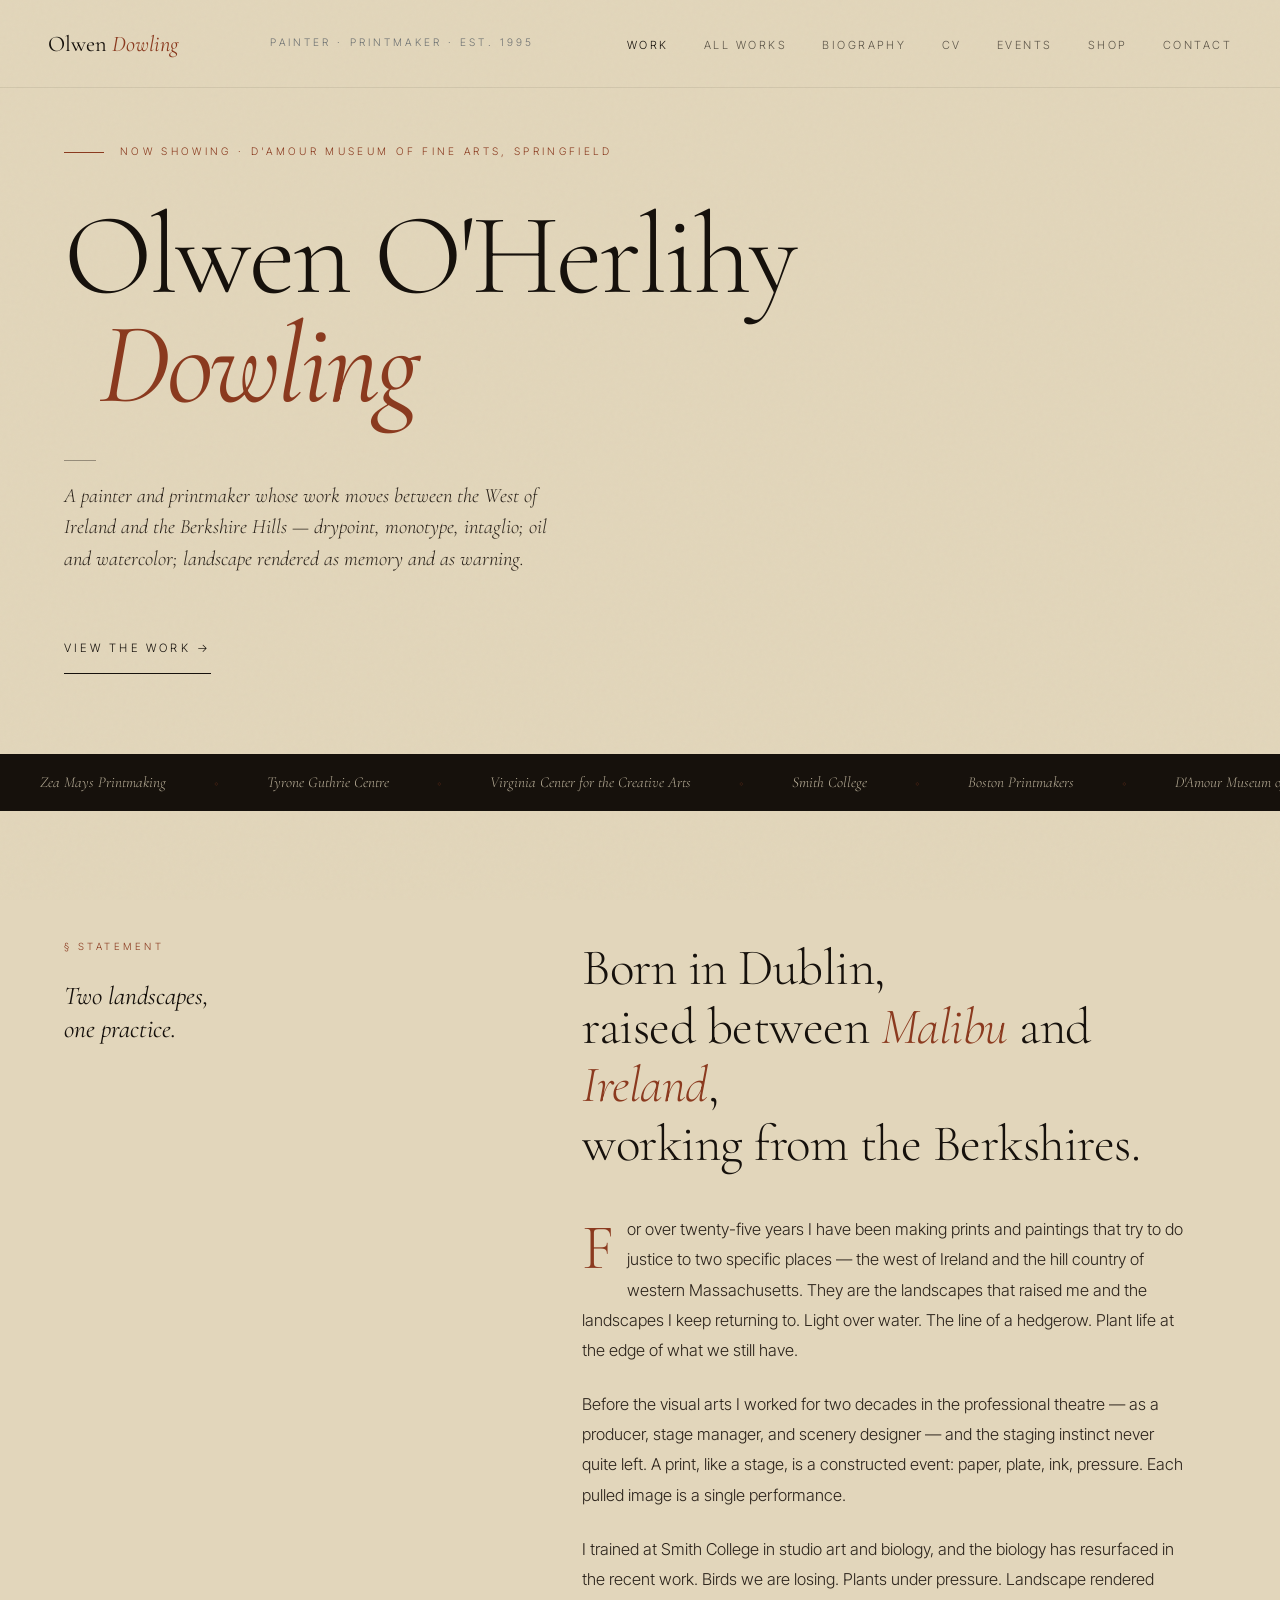
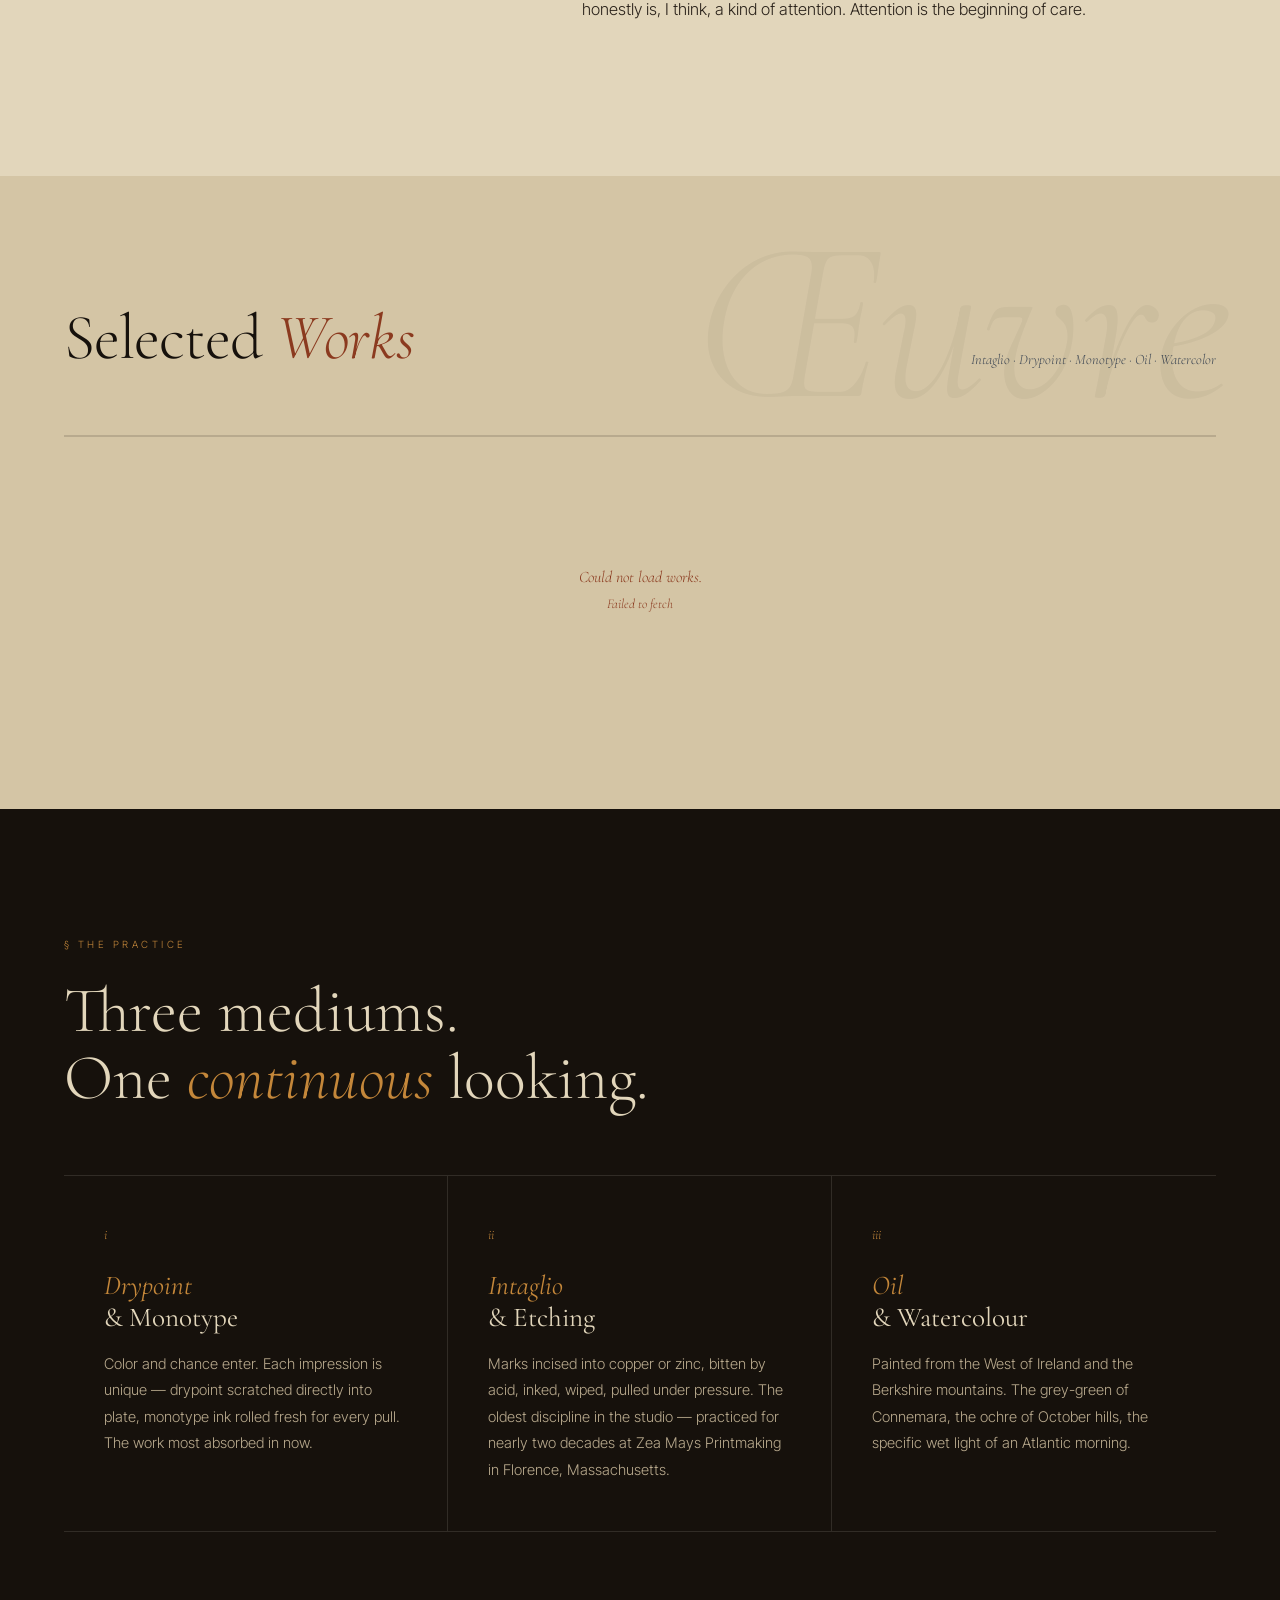
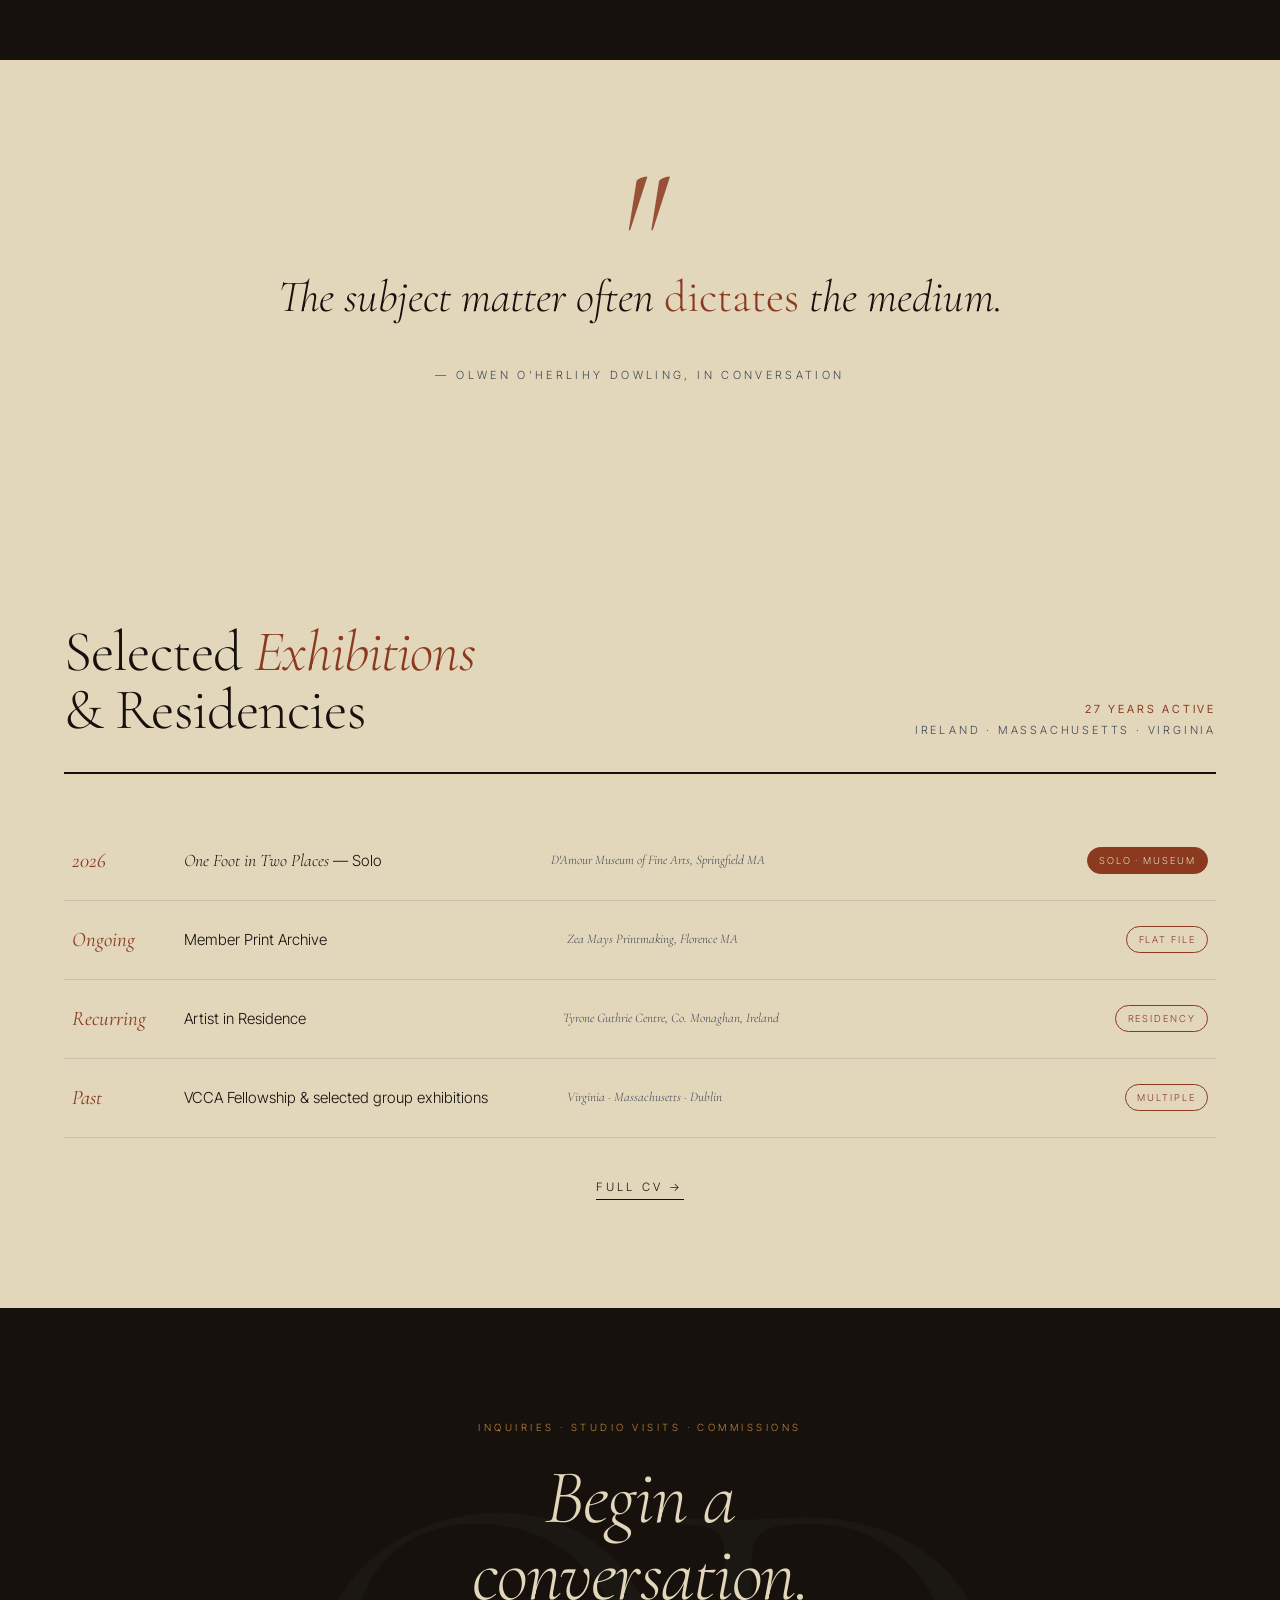
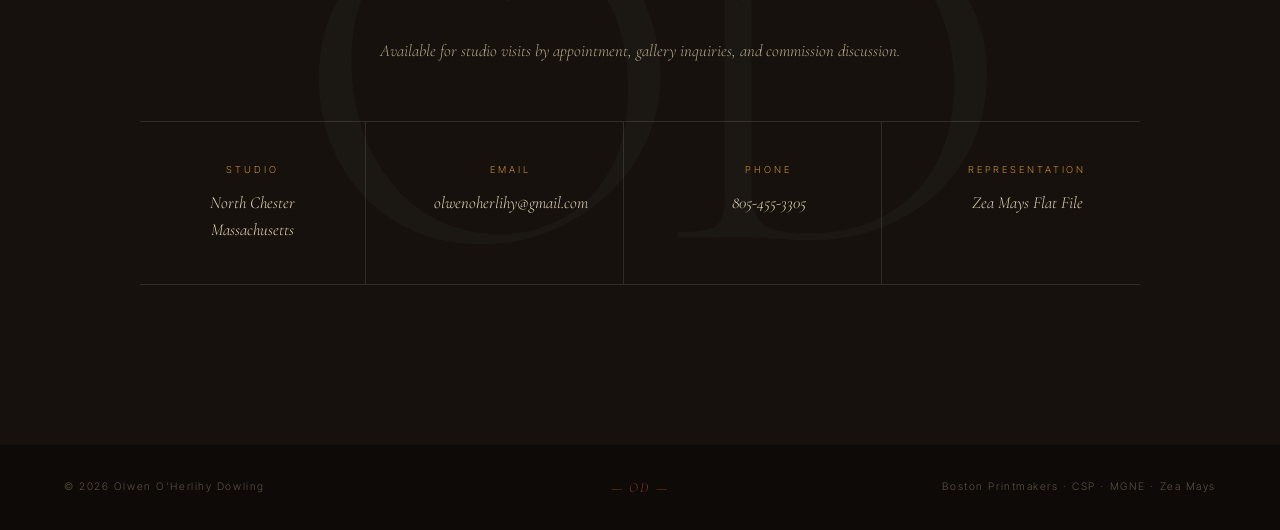
==== index.html @ 0ec1e99d "Update background color in index.html Changed background color from var(--ink-soft) to var(--paper-d" ====
<!DOCTYPE html>
<html lang="en">
<head>
<meta charset="UTF-8">
<meta name="viewport" content="width=device-width, initial-scale=1.0">
<title>Olwen O'Herlihy Dowling — Painter and Printmaker</title>
<meta name="description" content="Olwen O'Herlihy Dowling. Painter and printmaker. Drypoint, monotype, intaglio, oil, watercolor. Working between the West of Ireland and the Berkshire Hills of western Massachusetts.">
<link href="https://fonts.googleapis.com/css2?family=Cormorant+Garamond:ital,wght@0,300;0,400;0,500;0,600;1,300;1,400;1,500&family=Inter+Tight:wght@200;300;400;500&display=swap" rel="stylesheet">
<style>
*, *::before, *::after { margin: 0; padding: 0; box-sizing: border-box; }
:root {
--ink: #16110c;
--ink-soft: #2a221a;
--paper: #e2d6bb;
--paper-warm: #ebe2cf;
--paper-deep: #d4c5a5;
--warm-mid: #b8a98d;
--rust: #8b3a1f;
--ochre: #c4873a;
--slate: #3d4754;
}
html { scroll-behavior: smooth; }
body {
background: var(--paper);
color: var(--ink);
font-family: "Inter Tight", sans-serif;
font-weight: 300;
overflow-x: hidden;
line-height: 1.6;
}
::selection { background: var(--rust); color: var(--paper); }
body::before {
content: "";
position: fixed; inset: 0;
background-image: url("data:image/svg+xml,%3Csvg viewBox='0 0 256 256' xmlns='http://www.w3.org/2000/svg'%3E%3Cfilter id='n'%3E%3CfeTurbulence type='fractalNoise' baseFrequency='0.85' numOctaves='4' stitchTiles='stitch'/%3E%3C/filter%3E%3Crect width='100%25' height='100%25' filter='url(%23n)' opacity='0.05'/%3E%3C/svg%3E");
pointer-events: none; z-index: 9999;
mix-blend-mode: multiply; opacity: 0.5;
}
/* NAV */
nav {
position: fixed; top: 0; left: 0; right: 0; z-index: 100;
display: grid; grid-template-columns: auto 1fr auto;
align-items: center; padding: 1.6rem 3rem; gap: 3rem;
background: rgba(226, 214, 187, 0.92);
backdrop-filter: blur(8px);
border-bottom: 1px solid rgba(22,17,12,0.08);
transition: padding 0.3s;
}
nav.scrolled { padding: 1rem 3rem; }
.nav-mark {
font-family: "Cormorant Garamond", serif;
font-size: 1.4rem; font-weight: 400;
color: var(--ink); text-decoration: none;
}
.nav-mark span { font-style: italic; color: var(--rust); }
.nav-tagline {
font-size: 0.65rem; letter-spacing: 0.3em; text-transform: uppercase;
color: var(--slate); opacity: 0.7; justify-self: center;
}
.nav-links { display: flex; gap: 2.2rem; list-style: none; }
.nav-links a {
font-size: 0.7rem; letter-spacing: 0.22em; text-transform: uppercase;
color: var(--ink); text-decoration: none; opacity: 0.65;
transition: opacity 0.3s, color 0.3s;
}
.nav-links a:hover { opacity: 1; color: var(--rust); }
.nav-links a.active { opacity: 1; }
/* HERO */
.hero {
min-height: 80vh;
padding: 9rem 4rem 5rem;
display: flex; flex-direction: column; justify-content: center;
position: relative; overflow: hidden;
}
.hero-bg {
position: absolute; top: 0; right: 0; bottom: 0; width: 55%;
background-image: url("work-02.webp");
background-size: cover; background-position: center;
opacity: 0.55; pointer-events: none;
mask-image: linear-gradient(to left, black 50%, transparent 95%);
-webkit-mask-image: linear-gradient(to left, black 50%, transparent 95%);
}
.hero-inner { position: relative; z-index: 2; max-width: 1100px; }
.hero-meta {
display: flex; align-items: center; gap: 1rem;
font-size: 0.65rem; letter-spacing: 0.32em; text-transform: uppercase;
color: var(--rust); margin-bottom: 2.5rem;
-webkit-font-smoothing: antialiased;
-moz-osx-font-smoothing: grayscale;
text-decoration: none;
}
.hero-meta::before { content: ""; width: 2.5rem; height: 1px; background: var(--rust); }
.hero-name {
font-family: "Cormorant Garamond", serif;
font-weight: 300; font-size: clamp(3.5rem, 9vw, 8rem);
line-height: 0.95; letter-spacing: -0.025em; color: var(--ink);
}
.hero-name .surname {
font-style: italic; font-weight: 400;
color: var(--rust); display: block; padding-left: 0.3em;
}
.hero-statement {
font-family: "Cormorant Garamond", serif;
font-style: italic; font-size: clamp(1.1rem, 1.6vw, 1.4rem);
line-height: 1.55; color: var(--ink-soft);
max-width: 32rem; margin-top: 2.5rem;
}
.hero-statement::before {
content: ""; display: block; width: 2rem; height: 1px;
background: var(--ink-soft); margin-bottom: 1.2rem; opacity: 0.4;
}
.hero-cta {
display: inline-flex; align-items: center; gap: 1rem;
font-size: 0.72rem; letter-spacing: 0.28em; text-transform: uppercase;
color: var(--ink); text-decoration: none;
padding: 1rem 0; border-bottom: 1px solid var(--ink);
margin-top: 3rem; width: fit-content;
transition: color 0.3s, border-color 0.3s;
}
.hero-cta:hover { color: var(--rust); border-color: var(--rust); }
/* MARQUEE */
.marquee-wrap { overflow: hidden; background: var(--ink); padding: 1rem 0; }
.marquee-track { display: flex; white-space: nowrap; animation: marquee 40s linear infinite; }
.marquee-item {
font-family: "Cormorant Garamond", serif; font-style: italic;
font-size: 0.95rem; color: var(--paper); padding: 0 2.5rem; opacity: 0.8;
}
.marquee-sep { color: var(--rust); padding: 0 0.5rem; font-style: normal; }
@keyframes marquee { from { transform: translateX(0); } to { transform: translateX(-50%); } }
/* PROLOGUE */
.prologue {
padding: 8rem 4rem; max-width: 1400px; margin: 0 auto;
display: grid; grid-template-columns: 1fr 1.5fr; gap: 6rem; align-items: start;
}
.prologue-side { position: sticky; top: 8rem; }
.prologue-label {
font-size: 0.62rem; letter-spacing: 0.35em; text-transform: uppercase;
color: var(--rust); margin-bottom: 1.5rem;
}
.prologue-side h3 {
font-family: "Cormorant Garamond", serif;
font-size: 1.6rem; font-weight: 400; font-style: italic;
line-height: 1.3; color: var(--ink);
}
.prologue-body h2 {
font-family: "Cormorant Garamond", serif; font-weight: 300;
font-size: clamp(2rem, 4vw, 3.4rem); line-height: 1.15;
color: var(--ink); margin-bottom: 2.5rem; letter-spacing: -0.01em;
}
.prologue-body h2 em { font-style: italic; color: var(--rust); }
.prologue-body p {
font-size: 1.02rem; line-height: 1.85;
color: var(--ink-soft); margin-bottom: 1.5rem; max-width: 38rem;
}
.prologue-body p:first-of-type::first-letter {
font-family: "Cormorant Garamond", serif; font-size: 4rem;
line-height: 0.9; float: left; padding: 0.3rem 0.8rem 0 0;
color: var(--rust); font-weight: 300;
}
/* GALLERY */
.gallery-section {
background: var(--paper-deep); padding: 8rem 4rem;
position: relative; overflow: hidden;
}
.gallery-section::before {
content: "Œuvre"; position: absolute; top: 2rem; right: 3rem;
font-family: "Cormorant Garamond", serif; font-style: italic;
font-size: clamp(8rem, 18vw, 22rem);
color: rgba(22,17,12,0.04); line-height: 1;
pointer-events: none; font-weight: 300;
}
.gallery-head {
max-width: 1400px; margin: 0 auto 4rem;
display: flex; justify-content: space-between; align-items: flex-end;
}
.gallery-head h2 {
font-family: "Cormorant Garamond", serif;
font-size: clamp(2.5rem, 5vw, 4.2rem);
font-weight: 300; line-height: 1.05; color: var(--ink); letter-spacing: -0.015em;
}
.gallery-head h2 em { font-style: italic; color: var(--rust); }
.gallery-head .gallery-sub {
font-family: "Cormorant Garamond", serif;
font-size: 0.9rem; color: var(--slate); font-style: italic;
}
.gallery-filters {
display: flex; max-width: 1400px; margin: 0 auto 4rem;
border-top: 1px solid rgba(22,17,12,0.15);
border-bottom: 1px solid rgba(22,17,12,0.15);
}
.filter-btn {
flex: 1; background: none; border: none;
border-right: 1px solid rgba(22,17,12,0.1);
padding: 1.2rem 1rem; font-family: inherit;
font-size: 0.7rem; letter-spacing: 0.25em; text-transform: uppercase;
color: var(--slate); cursor: pointer; transition: background 0.3s, color 0.3s;
}
.filter-btn:last-child { border-right: none; }
.filter-btn:hover { color: var(--ink); background: rgba(255,255,255,0.3); }
.filter-btn.active { background: var(--ink); color: var(--paper); }
.filter-btn .count {
font-family: "Cormorant Garamond", serif; font-style: italic;
font-size: 0.8rem; margin-left: 0.4rem; opacity: 0.6;
text-transform: none; letter-spacing: 0;
}
/* Asymmetric gallery grid */
.gallery-grid {
max-width: 1400px; margin: 0 auto;
display: grid; grid-template-columns: repeat(12, 1fr);
gap: 1.5rem; position: relative;
}
.gallery-status {
grid-column: 1 / -1; text-align: center; padding: 4rem 2rem;
font-family: "Cormorant Garamond", serif; font-style: italic; color: var(--slate);
}
.gallery-status.error { color: var(--rust); }
.artwork { position: relative; cursor: pointer; transition: opacity 0.4s; }
.artwork.hidden { display: none; }
.artwork-image {
position: relative; overflow: hidden;
background-color: var(--paper-deep);
background-size: contain; background-position: center;
background-repeat: no-repeat; width: 100%;
transition: transform 0.6s cubic-bezier(0.2, 0.8, 0.2, 1);
}
.artwork:hover .artwork-image { transform: scale(1.02); }
/* Asymmetric placement — repeating 6-piece editorial rhythm,
   so any number of featured works keeps the staggered look. */
.artwork:nth-child(6n+1) { grid-column: span 7; }
.artwork:nth-child(6n+1) .artwork-image { aspect-ratio: 4/3; }
.artwork:nth-child(6n+2) { grid-column: span 5; margin-top: 4rem; }
.artwork:nth-child(6n+2) .artwork-image { aspect-ratio: 3/4; }
.artwork:nth-child(6n+3) { grid-column: span 4; }
.artwork:nth-child(6n+3) .artwork-image { aspect-ratio: 1/1; }
.artwork:nth-child(6n+4) { grid-column: span 4; margin-top: 3rem; }
.artwork:nth-child(6n+4) .artwork-image { aspect-ratio: 1/1; }
.artwork:nth-child(6n+5) { grid-column: span 4; }
.artwork:nth-child(6n+5) .artwork-image { aspect-ratio: 4/3; }
.artwork:nth-child(6n) { grid-column: 1 / -1; }
.artwork:nth-child(6n) .artwork-image { aspect-ratio: 16/6; }
.artwork-meta {
padding: 1rem 0 0;
display: grid; grid-template-columns: 1fr auto;
gap: 0.4rem 1rem; align-items: baseline;
}
.artwork-title {
font-family: "Cormorant Garamond", serif;
font-size: 1.1rem; font-style: italic; font-weight: 400; color: var(--ink);
}
.artwork-price {
font-size: 0.82rem; font-weight: 400; color: var(--rust);
letter-spacing: 0.05em; text-align: right;
}
.artwork-medium {
grid-column: 1 / -1; font-size: 0.68rem; letter-spacing: 0.15em;
text-transform: uppercase; color: var(--slate); opacity: 0.8;
}
/* Enquiry button in lightbox */
.lb-enquire {
display: inline-block;
margin-top: 2rem;
padding: 0.9rem 2rem;
background: var(--rust);
color: var(--paper);
text-decoration: none;
font-size: 0.7rem;
letter-spacing: 0.28em;
text-transform: uppercase;
font-family: inherit;
transition: background 0.3s;
border: none; cursor: pointer;
}
.lb-enquire:hover { background: #6b2c17; }
.lb-price-display {
font-family: "Cormorant Garamond", serif;
font-size: 1.8rem; font-weight: 300;
color: var(--ochre); margin-bottom: 0.5rem;
}
/* LIGHTBOX */
.lightbox {
position: fixed; inset: 0; background: rgba(22,17,12,0.96);
z-index: 1000; display: none;
align-items: center; justify-content: center;
padding: 4rem; backdrop-filter: blur(4px);
}
.lightbox.active { display: flex; }
.lightbox-content {
max-width: 1100px; width: 100%;
display: grid; grid-template-columns: 1.5fr 1fr;
gap: 4rem; align-items: center;
}
.lightbox-image {
background-color: #0e0a07; background-size: contain;
background-position: center; background-repeat: no-repeat;
aspect-ratio: 4/3; max-height: 70vh;
}
.lightbox-text h3 {
font-family: "Cormorant Garamond", serif;
font-size: 2.2rem; font-weight: 300; font-style: italic;
color: var(--paper); margin-bottom: 0.5rem; line-height: 1.1;
}
.lightbox-text .lb-year {
font-size: 0.75rem; letter-spacing: 0.3em; color: var(--ochre); margin-bottom: 2rem;
}
.lightbox-text dl {
border-top: 1px solid rgba(241,235,221,0.15); margin-top: 1.5rem; padding-top: 1.5rem;
}
.lightbox-text dt {
font-size: 0.65rem; letter-spacing: 0.25em; text-transform: uppercase;
color: var(--warm-mid); margin-top: 1rem;
}
.lightbox-text dt:first-child { margin-top: 0; }
.lightbox-text dd {
font-family: "Cormorant Garamond", serif; font-size: 1rem;
color: var(--paper); margin-top: 0.3rem; font-style: italic;
}
.lightbox-close {
position: fixed; top: 2rem; right: 2rem;
background: none; border: 1px solid rgba(241,235,221,0.3);
color: var(--paper); font-size: 0.7rem; letter-spacing: 0.3em;
text-transform: uppercase; padding: 0.6rem 1.2rem; cursor: pointer;
font-family: inherit; transition: background 0.3s;
z-index: 1001; -webkit-tap-highlight-color: transparent;
touch-action: manipulation;
}
.lightbox-close:hover { background: var(--rust); border-color: var(--rust); }
/* PRACTICE */
.practice {
background: var(--ink); color: var(--paper); padding: 8rem 4rem;
position: relative; overflow: hidden;
}
.practice-inner { max-width: 1400px; margin: 0 auto; position: relative; }
.practice-head { margin-bottom: 4rem; max-width: 50rem; }
.practice-head .small-label {
font-size: 0.62rem; letter-spacing: 0.35em; text-transform: uppercase;
color: var(--ochre); margin-bottom: 1.5rem;
}
.practice-head h2 {
font-family: "Cormorant Garamond", serif;
font-size: clamp(2.2rem, 5vw, 4rem); font-weight: 300; line-height: 1.05;
}
.practice-head h2 em { font-style: italic; color: var(--ochre); }
.practice-grid {
display: grid; grid-template-columns: 1fr 1fr 1fr;
border-top: 1px solid rgba(241,235,221,0.12);
}
.practice-card {
border-bottom: 1px solid rgba(241,235,221,0.12);
border-right: 1px solid rgba(241,235,221,0.12);
padding: 3rem 2.5rem;
}
.practice-card:last-child { border-right: none; }
.practice-num {
font-family: "Cormorant Garamond", serif; font-size: 0.85rem;
font-style: italic; color: var(--ochre); margin-bottom: 1.5rem;
}
.practice-card h3 {
font-family: "Cormorant Garamond", serif; font-weight: 400;
font-size: 1.7rem; color: var(--paper); margin-bottom: 1rem; line-height: 1.2;
}
.practice-card h3 em { font-style: italic; color: var(--ochre); }
.practice-card p { font-size: 0.92rem; line-height: 1.8; color: var(--warm-mid); }
/* PULL QUOTE */
.pullquote { padding: 8rem 4rem; background: var(--paper); text-align: center; }
.pullquote-mark {
font-family: "Cormorant Garamond", serif; font-size: 10rem;
font-style: italic; color: var(--rust); line-height: 0.5;
margin-bottom: 1rem; height: 4rem; opacity: 0.85;
}
.pullquote blockquote {
font-family: "Cormorant Garamond", serif;
font-size: clamp(1.6rem, 3.5vw, 2.8rem); font-weight: 300;
line-height: 1.3; color: var(--ink); max-width: 50rem;
margin: 0 auto; font-style: italic;
}
.pullquote blockquote em { font-style: normal; color: var(--rust); }
.pullquote cite {
display: block; margin-top: 2.5rem; font-size: 0.7rem;
letter-spacing: 0.3em; text-transform: uppercase;
color: var(--slate); font-style: normal;
}
/* EXHIBITIONS */
.exhibitions { padding: 7rem 4rem; max-width: 1400px; margin: 0 auto; }
.ex-head {
display: grid; grid-template-columns: 1fr auto;
align-items: end; margin-bottom: 3rem; gap: 2rem;
border-bottom: 2px solid var(--ink); padding-bottom: 2rem;
}
.ex-head h2 {
font-family: "Cormorant Garamond", serif;
font-size: clamp(2.2rem, 5vw, 3.6rem);
font-weight: 300; line-height: 1; letter-spacing: -0.015em;
}
.ex-head h2 em { font-style: italic; color: var(--rust); }
.ex-head .ex-meta {
text-align: right; font-size: 0.7rem; letter-spacing: 0.25em;
text-transform: uppercase; color: var(--slate); line-height: 1.8;
}
.ex-head .ex-meta strong { font-weight: 400; color: var(--rust); }
.exhibition-item {
display: grid; grid-template-columns: 5rem 1fr 1.5fr auto;
align-items: center; gap: 2rem; padding: 1.4rem 0.5rem;
border-bottom: 1px solid rgba(22,17,12,0.1);
transition: background 0.3s, padding 0.3s;
}
.exhibition-item:hover { background: rgba(139,58,31,0.04); padding-left: 1.5rem; }
.ex-year {
font-family: "Cormorant Garamond", serif; font-size: 1.3rem;
font-style: italic; color: var(--rust); font-weight: 400;
}
.ex-name { font-size: 0.95rem; color: var(--ink); }
.ex-name em { font-family: "Cormorant Garamond", serif; font-style: italic; font-size: 1.1rem; }
.ex-venue {
font-size: 0.82rem; color: var(--slate);
font-style: italic; font-family: "Cormorant Garamond", serif;
}
.ex-tag {
font-size: 0.6rem; letter-spacing: 0.2em; text-transform: uppercase;
color: var(--rust); border: 1px solid var(--rust);
padding: 0.3rem 0.7rem; border-radius: 100px; white-space: nowrap;
}
.ex-tag.solo { background: var(--rust); color: var(--paper); }
.ex-cta {
display: block; text-align: center; margin-top: 2.5rem;
font-size: 0.72rem; letter-spacing: 0.28em; text-transform: uppercase;
color: var(--ink); text-decoration: none;
}
.ex-cta span { border-bottom: 1px solid var(--ink); padding-bottom: 0.3rem; }
.ex-cta:hover span { color: var(--rust); border-color: var(--rust); }
/* CONTACT */
.contact {
background: var(--ink); padding: 7rem 4rem;
position: relative; overflow: hidden;
}
.contact::before {
content: "OD"; position: absolute; top: 50%; left: 50%;
transform: translate(-50%, -50%);
font-family: "Cormorant Garamond", serif;
font-size: clamp(20rem, 40vw, 32rem); font-weight: 300;
color: rgba(241,235,221,0.025); pointer-events: none;
letter-spacing: -0.05em; line-height: 0.8;
}
.contact-inner { max-width: 1000px; margin: 0 auto; position: relative; text-align: center; }
.contact-eyebrow {
font-size: 0.62rem; letter-spacing: 0.35em; text-transform: uppercase;
color: var(--ochre); margin-bottom: 1.5rem;
}
.contact h2 {
font-family: "Cormorant Garamond", serif;
font-size: clamp(2.5rem, 6vw, 5rem); font-weight: 300; font-style: italic;
color: var(--paper); line-height: 1; margin-bottom: 1.5rem; letter-spacing: -0.02em;
}
.contact-sub {
font-family: "Cormorant Garamond", serif; font-size: 1.05rem;
color: var(--warm-mid); margin-bottom: 3.5rem; font-style: italic;
}
.contact-grid {
display: grid; grid-template-columns: repeat(4, 1fr); gap: 2rem;
margin-bottom: 3rem;
border-top: 1px solid rgba(241,235,221,0.12);
border-bottom: 1px solid rgba(241,235,221,0.12);
}
.contact-cell { padding: 2.5rem 1rem; border-right: 1px solid rgba(241,235,221,0.12); }
.contact-cell:last-child { border-right: none; }
.contact-cell .label {
font-size: 0.6rem; letter-spacing: 0.3em; text-transform: uppercase;
color: var(--ochre); margin-bottom: 0.8rem;
}
.contact-cell a, .contact-cell .value {
font-family: "Cormorant Garamond", serif; font-size: 1.05rem;
color: var(--paper); text-decoration: none; line-height: 1.6;
font-style: italic; display: block;
}
.contact-cell a:hover { color: var(--ochre); }
/* FOOTER */
footer {
background: #0e0a07; padding: 2rem 4rem;
display: grid; grid-template-columns: 1fr auto 1fr;
align-items: center; gap: 2rem;
}
footer p { font-size: 0.65rem; letter-spacing: 0.15em; color: rgba(184,169,141,0.45); }
footer .footer-mark {
font-family: "Cormorant Garamond", serif; font-style: italic;
font-size: 0.85rem; color: var(--rust); text-align: center;
}
footer .footer-end { text-align: right; }
/* RESPONSIVE */
@media (max-width: 1024px) {
nav { padding: 1.2rem 2.5rem; gap: 1.5rem; }
.nav-tagline { display: none; }
.nav-links { gap: 1rem; }
.nav-links a { font-size: 0.62rem; letter-spacing: 0.18em; }
.hero { padding: 7rem 2rem 3rem; min-height: auto; }
.hero-bg { width: 100%; opacity: 0.12; }
.prologue { grid-template-columns: 1fr; gap: 2rem; padding: 4rem 2rem; }
.prologue-side { position: static; }
.gallery-section { padding: 4rem 2rem; }
.gallery-grid { grid-template-columns: 1fr 1fr; gap: 1rem; }
.artwork:nth-child(n) { grid-column: auto; margin-top: 0; }
.artwork:nth-child(6n) { grid-column: 1 / -1; }
.artwork:nth-child(6n) .artwork-image { aspect-ratio: 16/7; }
.practice { padding: 4rem 2rem; }
.practice-grid { grid-template-columns: 1fr; }
.practice-card { border-right: none; }
.pullquote { padding: 4rem 2rem; }
.pullquote-mark { font-size: 6rem; height: 3rem; }
.exhibitions { padding: 4rem 2rem; }
.exhibition-item { grid-template-columns: 4rem 1fr; gap: 1rem; }
.ex-venue, .ex-tag { display: none; }
.contact { padding: 4rem 2rem; }
.contact-grid { grid-template-columns: 1fr 1fr; }
.contact-cell { border-right: none; border-bottom: 1px solid rgba(241,235,221,0.12); }
.contact-cell:last-child { border-bottom: none; }
footer { grid-template-columns: 1fr; text-align: center; gap: 1rem; padding: 1.5rem 2rem; }
footer .footer-end { text-align: center; }
.lightbox { padding: 1.5rem; }
.lightbox-content { grid-template-columns: 1fr; gap: 1.5rem; max-height: 90vh; overflow-y: auto; }
.lightbox-image { aspect-ratio: 4/3; max-height: 50vh; }
}
/* HAMBURGER */
.nav-hamburger {
display: none; flex-direction: column; gap: 5px;
background: none; border: none; cursor: pointer; padding: 4px;
position: relative; z-index: 201;
}
.nav-hamburger span {
display: block; width: 22px; height: 1.5px; background: var(--ink);
transition: transform 0.3s, opacity 0.3s;
}
.nav-hamburger.open span:nth-child(1) { transform: translateY(6.5px) rotate(45deg); }
.nav-hamburger.open span:nth-child(2) { opacity: 0; }
.nav-hamburger.open span:nth-child(3) { transform: translateY(-6.5px) rotate(-45deg); }
@media (max-width: 700px) {
.gallery-grid { grid-template-columns: 1fr; }
.artwork:nth-child(6n) .artwork-image { aspect-ratio: 4/3; }
nav { grid-template-columns: 1fr auto; padding: 1rem 1.5rem; }
.nav-tagline { display: none; }
.nav-hamburger { display: flex; }
.nav-links {
display: none; position: fixed; top: 0; left: 0; right: 0; bottom: 0;
background: var(--ink); height: 100vh;
flex-direction: column; align-items: center; justify-content: center;
gap: 2.5rem; z-index: 400; padding-top: 50px;
}
.nav-hamburger { display: flex; z-index: 401; }
.nav-links.open { display: flex; }
.nav-links a { font-size: 1.2rem; color: var(--paper) !important; opacity: 0.85; }
.nav-hamburger.open span { background: var(--paper); }
.contact-grid { grid-template-columns: 1fr; }
}
</style>
<script id="mcjs">!function(c,h,i,m,p){m=c.createElement(h),p=c.getElementsByTagName(h)[0],m.async=1,m.src=i,p.parentNode.insertBefore(m,p)}(document,"script","https://chimpstatic.com/mcjs-connected/js/users/459767ef0836e3ca84fd2054b/f96f64c838b7272a837f1d26e.js");</script>
</head>
<body>
<nav id="mainNav">
<a href="index.html" class="nav-mark">Olwen <span>Dowling</span></a>
<div class="nav-tagline">Painter · Printmaker · Est. 1995</div>
<ul class="nav-links" id="navLinks">
<li><a href="#work" class="active">Work</a></li>
<li><a href="work.html">All Works</a></li>
<li><a href="biography.html">Biography</a></li>
<li><a href="cv.html">CV</a></li>
<li><a href="events.html">Events</a></li>
<li><a href="shop.html">Shop</a></li>
<li><a href="#contact">Contact</a></li>
</ul>
<button class="nav-hamburger" id="navHamburger" aria-label="Menu">
<span></span><span></span><span></span>
</button>
</nav>

<section class="hero">
<div class="hero-bg"></div>
<div class="hero-inner">
<a href="images/IMG_8103.jpeg" target="_blank" class="hero-meta">Now Showing · D&apos;Amour Museum of Fine Arts, Springfield</a>
<h1 class="hero-name">Olwen O'Herlihy<span class="surname">Dowling</span></h1>
<p class="hero-statement">A painter and printmaker whose work moves between the West of Ireland and the Berkshire Hills — drypoint, monotype, intaglio; oil and watercolor; landscape rendered as memory and as warning.</p>
<a href="#work" class="hero-cta">View the work →</a>
</div>
</section>

<div class="marquee-wrap">
<div class="marquee-track">
<span class="marquee-item">Zea Mays Printmaking</span><span class="marquee-item marquee-sep">◇</span>
<span class="marquee-item">Tyrone Guthrie Centre</span><span class="marquee-item marquee-sep">◇</span>
<span class="marquee-item">Virginia Center for the Creative Arts</span><span class="marquee-item marquee-sep">◇</span>
<span class="marquee-item">Smith College</span><span class="marquee-item marquee-sep">◇</span>
<span class="marquee-item">Boston Printmakers</span><span class="marquee-item marquee-sep">◇</span>
<span class="marquee-item">D'Amour Museum of Fine Arts</span><span class="marquee-item marquee-sep">◇</span>
<span class="marquee-item">California Society of Printmakers</span><span class="marquee-item marquee-sep">◇</span>
<span class="marquee-item">Monotype Guild of New England</span><span class="marquee-item marquee-sep">◇</span>
<span class="marquee-item">Zea Mays Printmaking</span><span class="marquee-item marquee-sep">◇</span>
<span class="marquee-item">Tyrone Guthrie Centre</span><span class="marquee-item marquee-sep">◇</span>
<span class="marquee-item">Virginia Center for the Creative Arts</span><span class="marquee-item marquee-sep">◇</span>
<span class="marquee-item">Smith College</span><span class="marquee-item marquee-sep">◇</span>
<span class="marquee-item">Boston Printmakers</span><span class="marquee-item marquee-sep">◇</span>
<span class="marquee-item">D'Amour Museum of Fine Arts</span><span class="marquee-item marquee-sep">◇</span>
<span class="marquee-item">California Society of Printmakers</span><span class="marquee-item marquee-sep">◇</span>
<span class="marquee-item">Monotype Guild of New England</span><span class="marquee-item marquee-sep">◇</span>
</div>
</div>

<section class="prologue">
<aside class="prologue-side">
<p class="prologue-label">§ Statement</p>
<h3>Two landscapes,<br>one practice.</h3>
</aside>
<div class="prologue-body">
<h2>Born in Dublin,<br>raised between <em>Malibu</em> and <em>Ireland</em>,<br>working from the Berkshires.</h2>
<p>For over twenty-five years I have been making prints and paintings that try to do justice to two specific places — the west of Ireland and the hill country of western Massachusetts. They are the landscapes that raised me and the landscapes I keep returning to. Light over water. The line of a hedgerow. Plant life at the edge of what we still have.</p>
<p>Before the visual arts I worked for two decades in the professional theatre — as a producer, stage manager, and scenery designer — and the staging instinct never quite left. A print, like a stage, is a constructed event: paper, plate, ink, pressure. Each pulled image is a single performance.</p>
<p>I trained at Smith College in studio art and biology, and the biology has resurfaced in the recent work. Birds we are losing. Plants under pressure. Landscape rendered honestly is, I think, a kind of attention. Attention is the beginning of care.</p>
</div>
</section>

<section class="gallery-section" id="work">
<div class="gallery-head">
<h2>Selected <em>Works</em></h2>
<span class="gallery-sub">Intaglio · Drypoint · Monotype · Oil · Watercolor</span>
</div>
<div class="gallery-filters" id="galleryFilters"></div>
<div class="gallery-grid" id="galleryGrid">
<div class="gallery-status" id="galleryStatus">Loading works&hellip;</div>
</div>
</section>

<div class="lightbox" id="lightbox">
<button class="lightbox-close" id="lightboxClose">Close ×</button>
<div class="lightbox-content">
<div class="lightbox-image" id="lightboxImage"></div>
<div class="lightbox-text">
<h3 id="lbTitle"></h3>
<div class="lb-price-display" id="lbPrice"></div>
<dl>
<dt>Medium</dt><dd id="lbMedium"></dd>
<dt>Dimensions</dt><dd id="lbDimensions"></dd>
<dt>Notes</dt><dd id="lbNotes"></dd>
</dl>
<a class="lb-enquire" id="lbEnquire" href="#">Enquire about this work →</a>
</div>
</div>
</div>

<section class="practice">
<div class="practice-inner">
<div class="practice-head">
<p class="small-label">§ The Practice</p>
<h2>Three mediums.<br>One <em>continuous</em> looking.</h2>
</div>
<div class="practice-grid">
<div class="practice-card">
<div class="practice-num">i</div>
<h3><em>Drypoint</em><br>&amp; Monotype</h3>
<p>Color and chance enter. Each impression is unique — drypoint scratched directly into plate, monotype ink rolled fresh for every pull. The work most absorbed in now.</p>
</div>
<div class="practice-card">
<div class="practice-num">ii</div>
<h3><em>Intaglio</em><br>&amp; Etching</h3>
<p>Marks incised into copper or zinc, bitten by acid, inked, wiped, pulled under pressure. The oldest discipline in the studio — practiced for nearly two decades at Zea Mays Printmaking in Florence, Massachusetts.</p>
</div>
<div class="practice-card">
<div class="practice-num">iii</div>
<h3><em>Oil</em><br>&amp; Watercolour</h3>
<p>Painted from the West of Ireland and the Berkshire mountains. The grey-green of Connemara, the ochre of October hills, the specific wet light of an Atlantic morning.</p>
</div>
</div>
</div>
</section>

<section class="pullquote">
<div class="pullquote-mark">"</div>
<blockquote>The subject matter often <em>dictates</em> the medium.</blockquote>
<cite>— Olwen O'Herlihy Dowling, in conversation</cite>
</section>

<section class="exhibitions" id="exhibitions">
<div class="ex-head">
<h2>Selected <em>Exhibitions</em><br>&amp; Residencies</h2>
<div class="ex-meta"><strong>27 Years Active</strong><br>Ireland · Massachusetts · Virginia</div>
</div>
<div>
<div class="exhibition-item">
<span class="ex-year">2026</span>
<span class="ex-name"><em>One Foot in Two Places</em> — Solo</span>
<span class="ex-venue">D'Amour Museum of Fine Arts, Springfield MA</span>
<span class="ex-tag solo">Solo · Museum</span>
</div>
<div class="exhibition-item">
<span class="ex-year">Ongoing</span>
<span class="ex-name">Member Print Archive</span>
<span class="ex-venue">Zea Mays Printmaking, Florence MA</span>
<span class="ex-tag">Flat File</span>
</div>
<div class="exhibition-item">
<span class="ex-year">Recurring</span>
<span class="ex-name">Artist in Residence</span>
<span class="ex-venue">Tyrone Guthrie Centre, Co. Monaghan, Ireland</span>
<span class="ex-tag">Residency</span>
</div>
<div class="exhibition-item">
<span class="ex-year">Past</span>
<span class="ex-name">VCCA Fellowship &amp; selected group exhibitions</span>
<span class="ex-venue">Virginia · Massachusetts · Dublin</span>
<span class="ex-tag">Multiple</span>
</div>
</div>
<a href="cv.html" class="ex-cta"><span>Full CV →</span></a>
</section>

<section class="contact" id="contact">
<div class="contact-inner">
<p class="contact-eyebrow">Inquiries · Studio Visits · Commissions</p>
<h2>Begin a<br>conversation.</h2>
<p class="contact-sub">Available for studio visits by appointment, gallery inquiries, and commission discussion.</p>
<div class="contact-grid">
<div class="contact-cell">
<p class="label">Studio</p>
<p class="value">North Chester<br>Massachusetts</p>
</div>
<div class="contact-cell">
<p class="label">Email</p>
<a href="mailto:olwenoherlihy@gmail.com">olwenoherlihy@gmail.com</a>
</div>
<div class="contact-cell">
<p class="label">Phone</p>
<a href="tel:8054553305">805-455-3305</a>
</div>
<div class="contact-cell">
<p class="label">Representation</p>
<a href="https://www.zeamaysprintmaking.com/see-prints/members-galleries/olwen-dowling/" target="_blank" rel="noopener">Zea Mays Flat File</a>
</div>
</div>
</div>
</section>

<footer>
<p>© 2026 Olwen O'Herlihy Dowling</p>
<p class="footer-mark">— OD —</p>
<p class="footer-end">Boston Printmakers · CSP · MGNE · Zea Mays</p>
</footer>

<script>
/* ---------- NAV ---------- */
const nav = document.getElementById('mainNav');
window.addEventListener('scroll', () => {
  nav.classList.toggle('scrolled', window.scrollY > 80);
});
const hamburger = document.getElementById('navHamburger');
const navLinks = document.getElementById('navLinks');
hamburger.addEventListener('click', () => {
  hamburger.classList.toggle('open');
  navLinks.classList.toggle('open');
  document.body.style.overflow = navLinks.classList.contains('open') ? 'hidden' : '';
});
navLinks.querySelectorAll('a').forEach(a => {
  a.addEventListener('click', () => {
    hamburger.classList.remove('open');
    navLinks.classList.remove('open');
    document.body.style.overflow = '';
  });
});

/* ---------- LIGHTBOX ---------- */
const lightbox = document.getElementById('lightbox');
const lbImage = document.getElementById('lightboxImage');
const lbTitle = document.getElementById('lbTitle');
const lbPrice = document.getElementById('lbPrice');
const lbMedium = document.getElementById('lbMedium');
const lbDimensions = document.getElementById('lbDimensions');
const lbNotes = document.getElementById('lbNotes');
const lbEnquire = document.getElementById('lbEnquire');
const lbClose = document.getElementById('lightboxClose');
const ENQUIRY_EMAIL = "olwenoherlihy@gmail.com";

function openLightbox(art) {
  lbImage.style.backgroundImage = "url('" + art.dataset.img + "')";
  lbTitle.textContent = art.dataset.title;
  lbPrice.textContent = art.dataset.price;
  lbMedium.innerHTML = art.dataset.mediumFull;
  lbDimensions.textContent = art.dataset.dimensions;
  lbNotes.textContent = art.dataset.notes;
  const subject = encodeURIComponent("Enquiry: " + art.dataset.title);
  const body = encodeURIComponent(
    "Dear Olwen,\n\nI am interested in \"" + art.dataset.title + "\" (" +
    art.dataset.mediumFull + ", " + art.dataset.dimensions + ", " + art.dataset.price +
    ").\n\nPlease let me know if this work is available.\n\nKind regards,"
  );
  lbEnquire.href = "mailto:" + ENQUIRY_EMAIL + "?subject=" + subject + "&body=" + body;
  lightbox.classList.add('active');
  document.body.style.overflow = 'hidden';
}
function closeLightbox() {
  lightbox.classList.remove('active');
  document.body.style.overflow = '';
}
lbClose.addEventListener('click', closeLightbox);
lbClose.addEventListener('touchend', function(e) { e.preventDefault(); closeLightbox(); });
lightbox.addEventListener('click', e => { if (e.target === lightbox) closeLightbox(); });
document.addEventListener('keydown', e => { if (e.key === 'Escape') closeLightbox(); });

/* ---------- FEATURED GALLERY (built from the Google Sheet) ---------- */
const SHEET_CSV_URL = "https://docs.google.com/spreadsheets/d/e/2PACX-1vT3XScG4d1eqLJKxItKYFw5eTRvBIUY2Br0eaVElW7EawvWQPyiuk2M0FTzX1EtokLRFE6TJss7HTjI/pub?output=csv";

function parseCSV(text) {
  const rows = []; let row = [], cell = "", inQuotes = false;
  for (let i = 0; i < text.length; i++) {
    const c = text[i];
    if (inQuotes) {
      if (c === '"' && text[i+1] === '"') { cell += '"'; i++; }
      else if (c === '"') { inQuotes = false; }
      else { cell += c; }
    } else {
      if (c === '"') { inQuotes = true; }
      else if (c === ",") { row.push(cell); cell = ""; }
      else if (c === "\n") { row.push(cell); rows.push(row); row = []; cell = ""; }
      else if (c === "\r") { /* skip */ }
      else { cell += c; }
    }
  }
  if (cell || row.length) { row.push(cell); rows.push(row); }
  return rows;
}

function rowsToObjects(rows) {
  if (!rows.length) return [];
  const headers = rows[0].map(h => h.trim().toLowerCase());
  return rows.slice(1).map(row => {
    const obj = {};
    headers.forEach((h, i) => { obj[h] = (row[i] || "").trim(); });
    return obj;
  }).filter(o => o.title);
}

function isFeatured(v) {
  return ["yes","y","true","1","x","✓","featured"].includes((v || "").trim().toLowerCase());
}
function isHidden(v) {
  return (v || "").trim().toLowerCase() === "hidden";
}

// Map a free-text medium to one of the homepage filter categories.
function category(medium) {
  const m = (medium || "").toLowerCase();
  if (m.includes("intaglio") || m.includes("etching")) return "intaglio";
  if (m.includes("drypoint")) return "drypoint";
  if (m.includes("monotype")) return "monotype";
  if (m.includes("oil")) return "oil";
  if (m.includes("watercolor") || m.includes("watercolour")) return "watercolor";
  return "drypoint";
}

function priceDisplay(raw) {
  const p = (raw || "").replace(/^\$/, "").trim();
  if (!p) return "Enquire";
  return /^[0-9]/.test(p) ? "$" + p : p;
}

function esc(s) {
  return (s || "").replace(/&/g, "&amp;").replace(/"/g, "&quot;").replace(/</g, "&lt;").replace(/>/g, "&gt;");
}

function buildArtwork(w) {
  const img = w["image url"] || w.image || "";
  const full = w.medium || "";
  const dims = w.dimensions || "Dimensions on request";
  const notes = w.notes || "";
  const price = priceDisplay(w.price);
  const cat = category(full);
  return (
    '<div class="artwork" data-medium="' + esc(cat) + '" data-img="' + esc(img) +
    '" data-title="' + esc(w.title) + '" data-price="' + esc(price) +
    '" data-medium-full="' + esc(full) + '" data-dimensions="' + esc(dims) +
    '" data-notes="' + esc(notes) + '">' +
      '<div class="artwork-image" style="background-image: url(\'' + esc(img) + '\');"></div>' +
      '<div class="artwork-meta">' +
        '<span class="artwork-title">' + esc(w.title) + '</span>' +
        '<span class="artwork-price">' + esc(price) + '</span>' +
        '<span class="artwork-medium">' + esc(full) + '</span>' +
      '</div>' +
    '</div>'
  );
}

function buildFilters(works) {
  const cats = [
    ["intaglio", "Intaglio"], ["drypoint", "Drypoint"],
    ["monotype", "Monotype"], ["oil", "Oil"], ["watercolor", "Watercolor"]
  ];
  let html = '<button class="filter-btn active" data-filter="all">All <span class="count">' + works.length + '</span></button>';
  cats.forEach(([id, label]) => {
    const n = works.filter(w => category(w.medium) === id).length;
    if (n) html += '<button class="filter-btn" data-filter="' + id + '">' + label + ' <span class="count">' + n + '</span></button>';
  });
  return html;
}

function attachGalleryHandlers() {
  const filterBtns = document.querySelectorAll('.filter-btn');
  const artworks = document.querySelectorAll('.artwork');
  filterBtns.forEach(btn => {
    btn.addEventListener('click', () => {
      filterBtns.forEach(b => b.classList.remove('active'));
      btn.classList.add('active');
      const filter = btn.dataset.filter;
      artworks.forEach(art => {
        if (filter === 'all' || art.dataset.medium === filter) art.classList.remove('hidden');
        else art.classList.add('hidden');
      });
    });
  });
  artworks.forEach(art => {
    art.addEventListener('click', () => openLightbox(art));
    art.addEventListener('touchend', e => { e.preventDefault(); openLightbox(art); });
  });
}

function renderGallery(works) {
  document.getElementById('galleryFilters').innerHTML = buildFilters(works);
  document.getElementById('galleryGrid').innerHTML = works.map(buildArtwork).join('');
  attachGalleryHandlers();
}

async function loadGallery() {
  const status = document.getElementById('galleryStatus');
  try {
    const res = await fetch(SHEET_CSV_URL + "&t=" + Date.now());
    if (!res.ok) throw new Error("Sheet not accessible (HTTP " + res.status + ")");
    const all = rowsToObjects(parseCSV(await res.text()));

    // Featured = rows with a truthy "featured" value.
    let works = all.filter(w => isFeatured(w.featured) && !isHidden(w.status));

    // Fallback: if nothing is marked featured yet, show up to 12 visible works
    // so the homepage is never empty.
    if (!works.length) works = all.filter(w => !isHidden(w.status)).slice(0, 12);

    // Optional ordering via an "order" column (numeric); otherwise sheet order.
    if (works.some(w => w.order)) {
      works.sort((a, b) => (parseFloat(a.order) || 999) - (parseFloat(b.order) || 999));
    }

    if (!works.length) throw new Error("No works found");
    renderGallery(works);
  } catch (e) {
    status.className = "gallery-status error";
    status.innerHTML = "Could not load works.<br><small>" + e.message + "</small>";
    console.warn("Gallery load failed:", e);
  }
}
loadGallery();
</script>
</body>
</html>
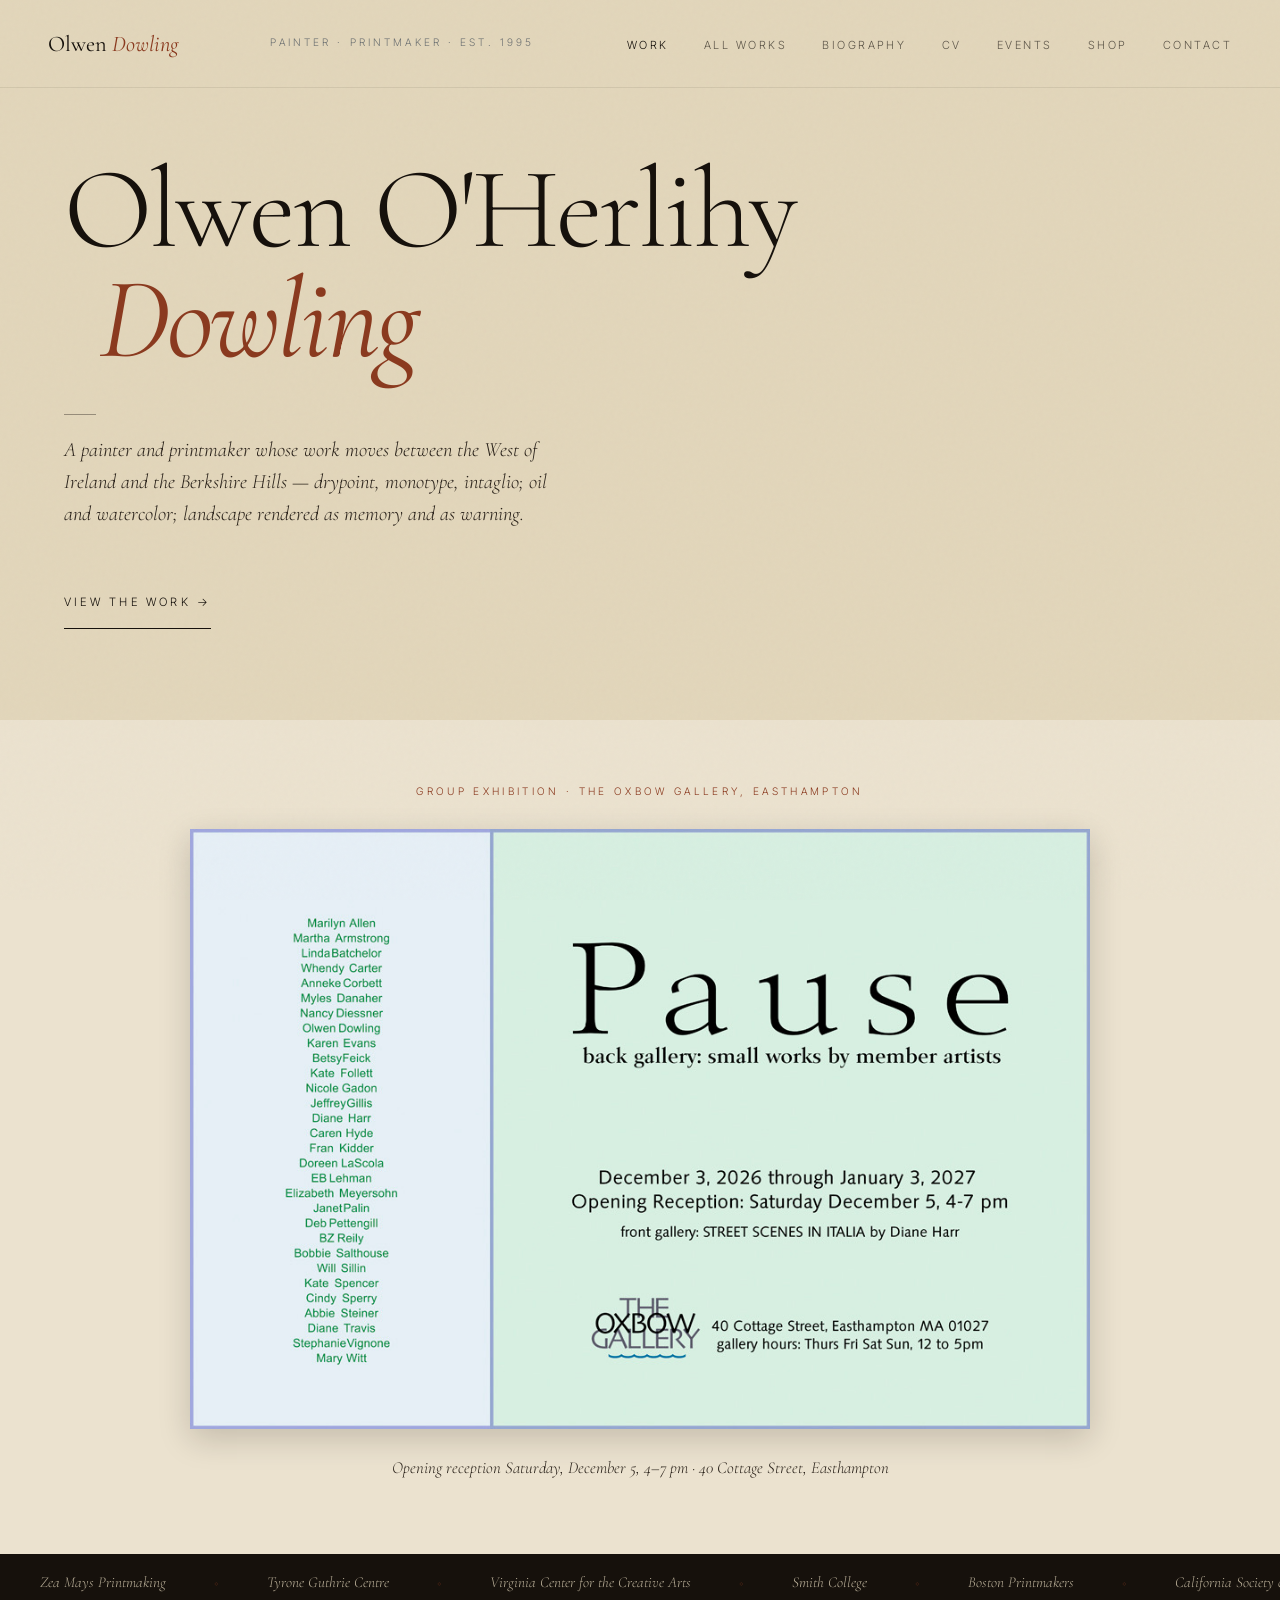
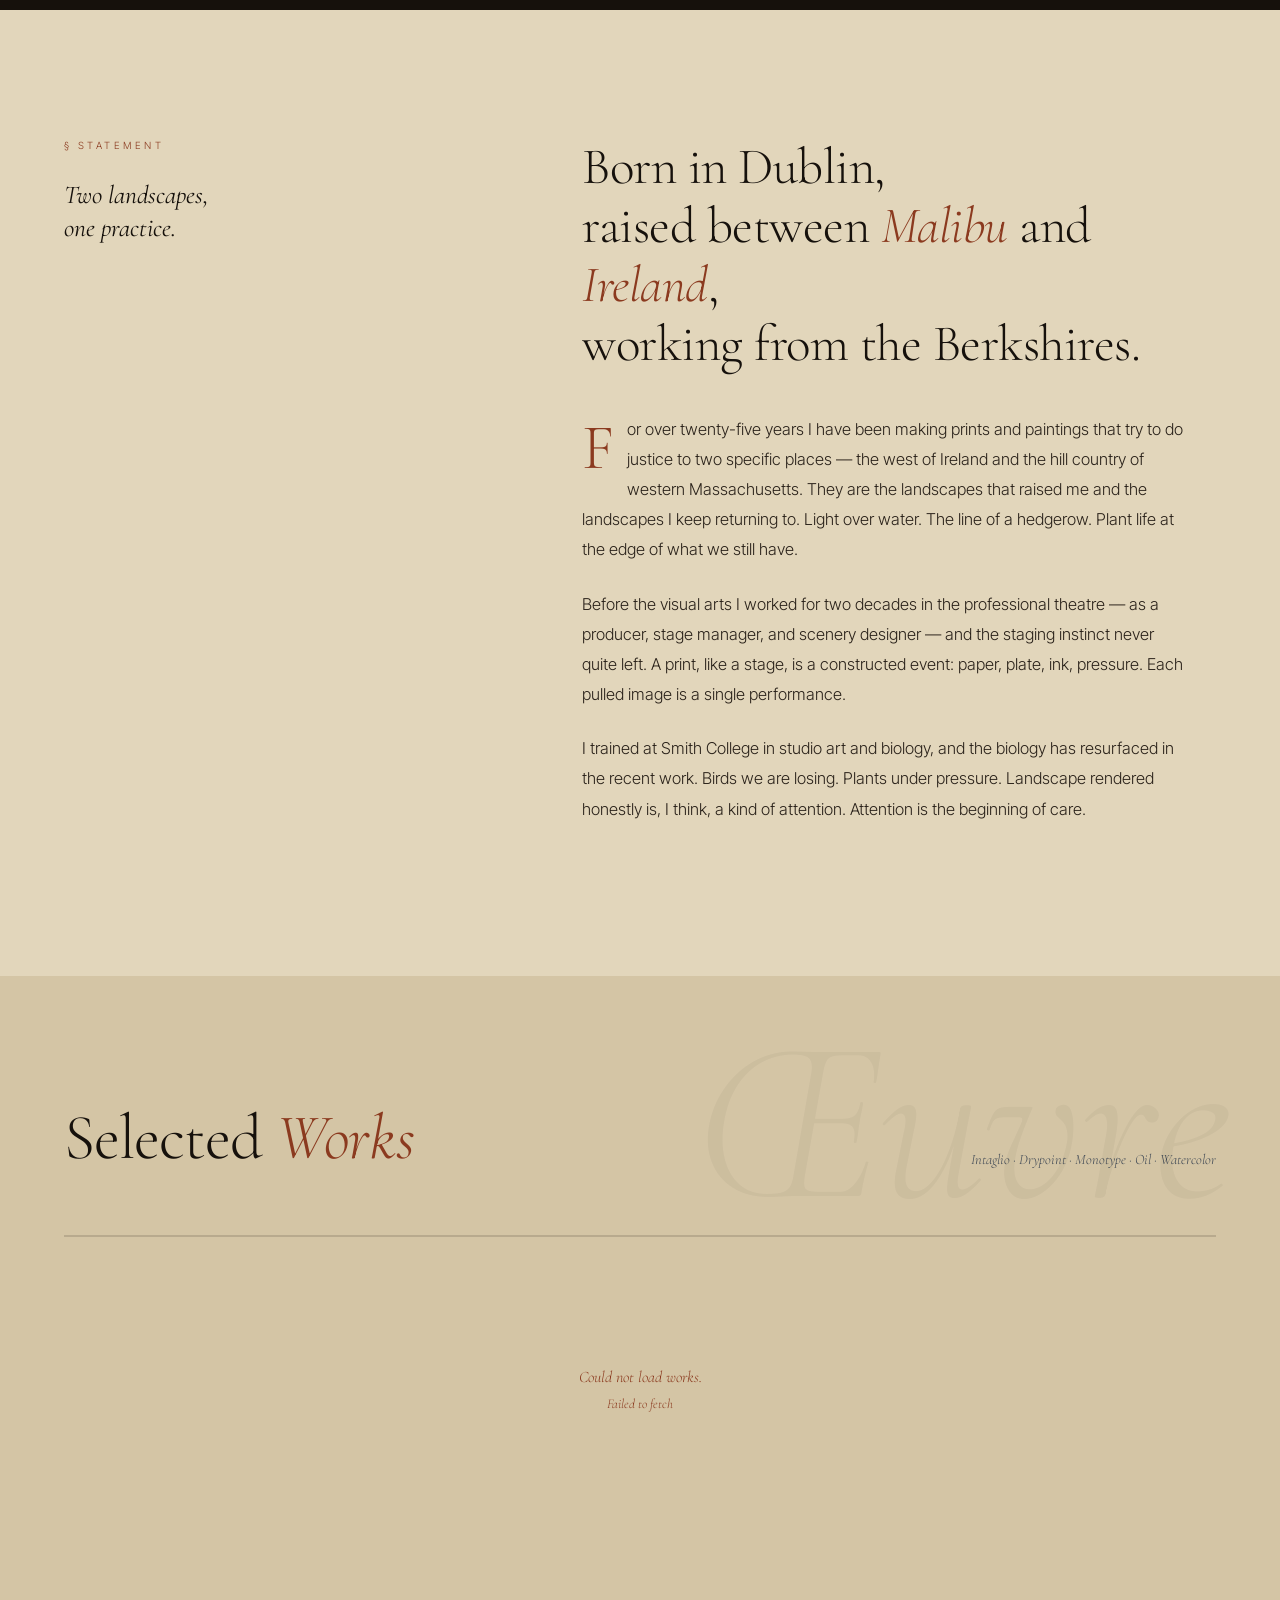
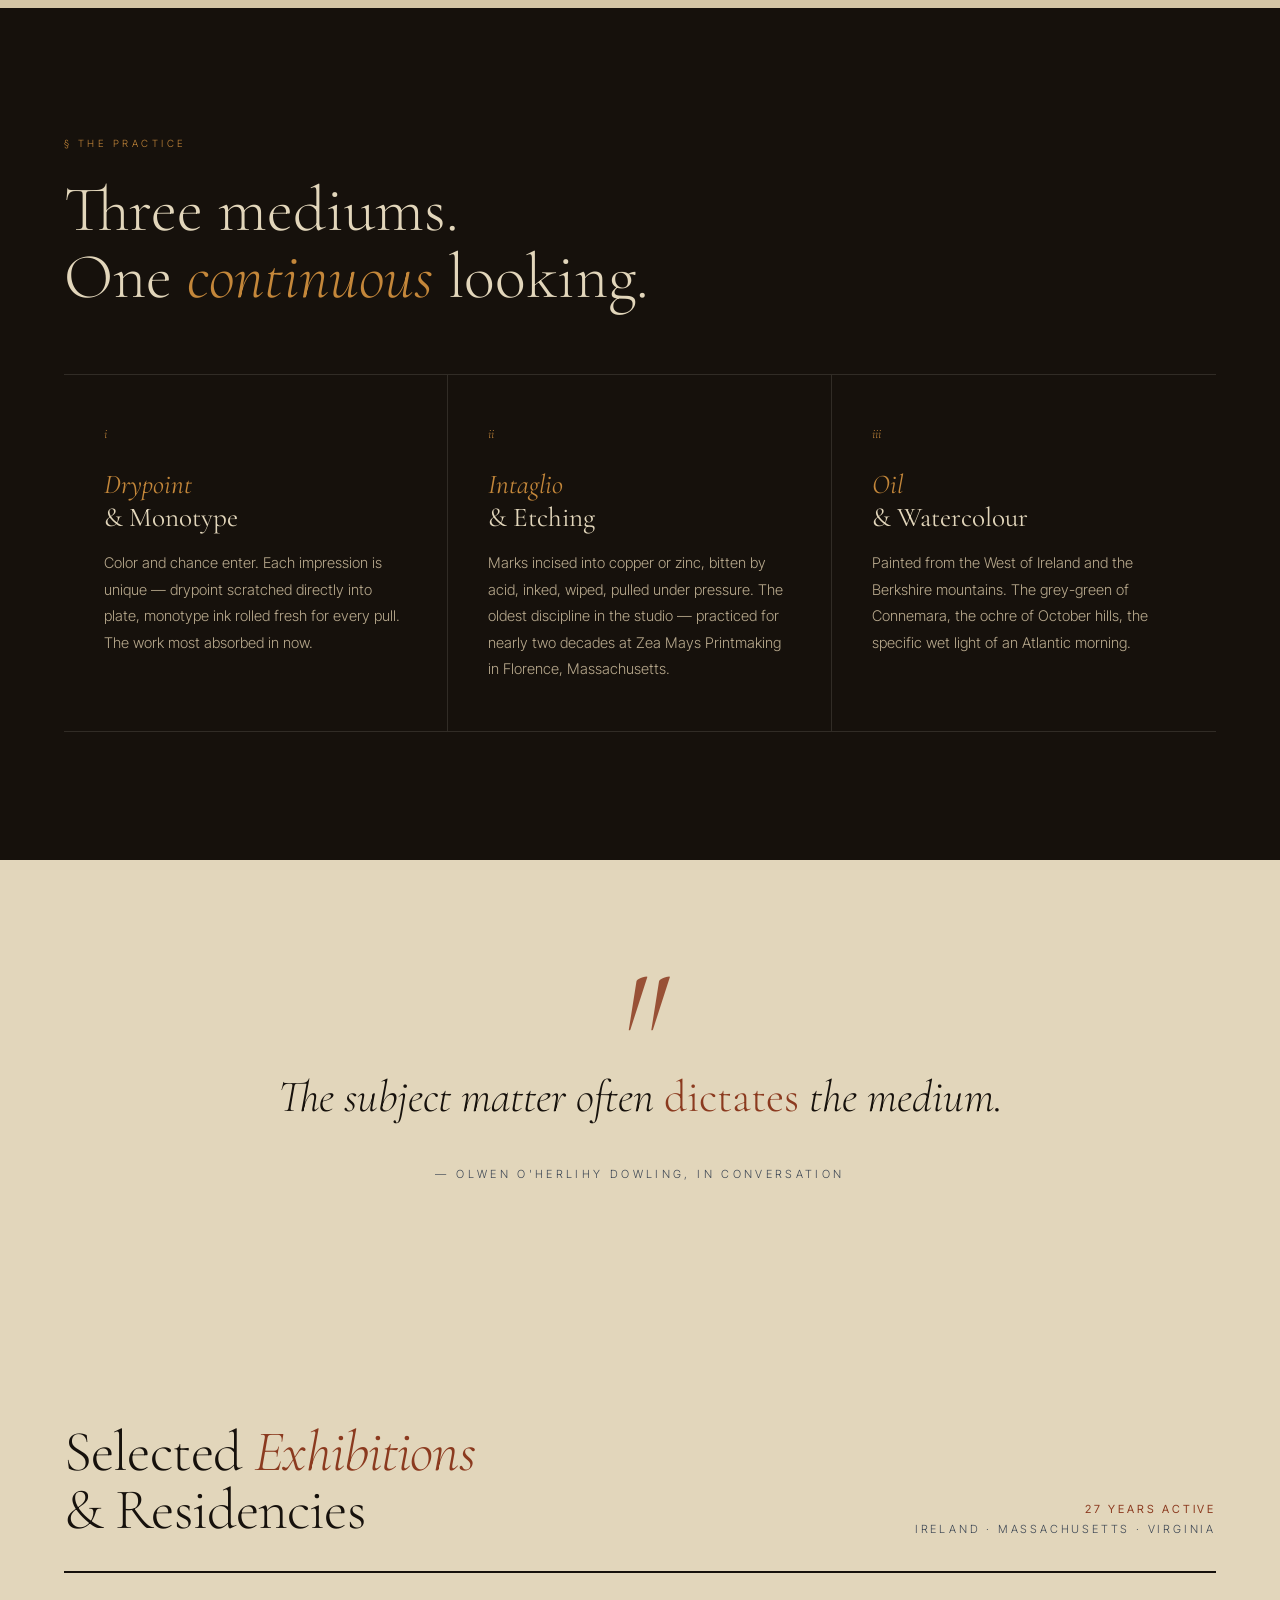
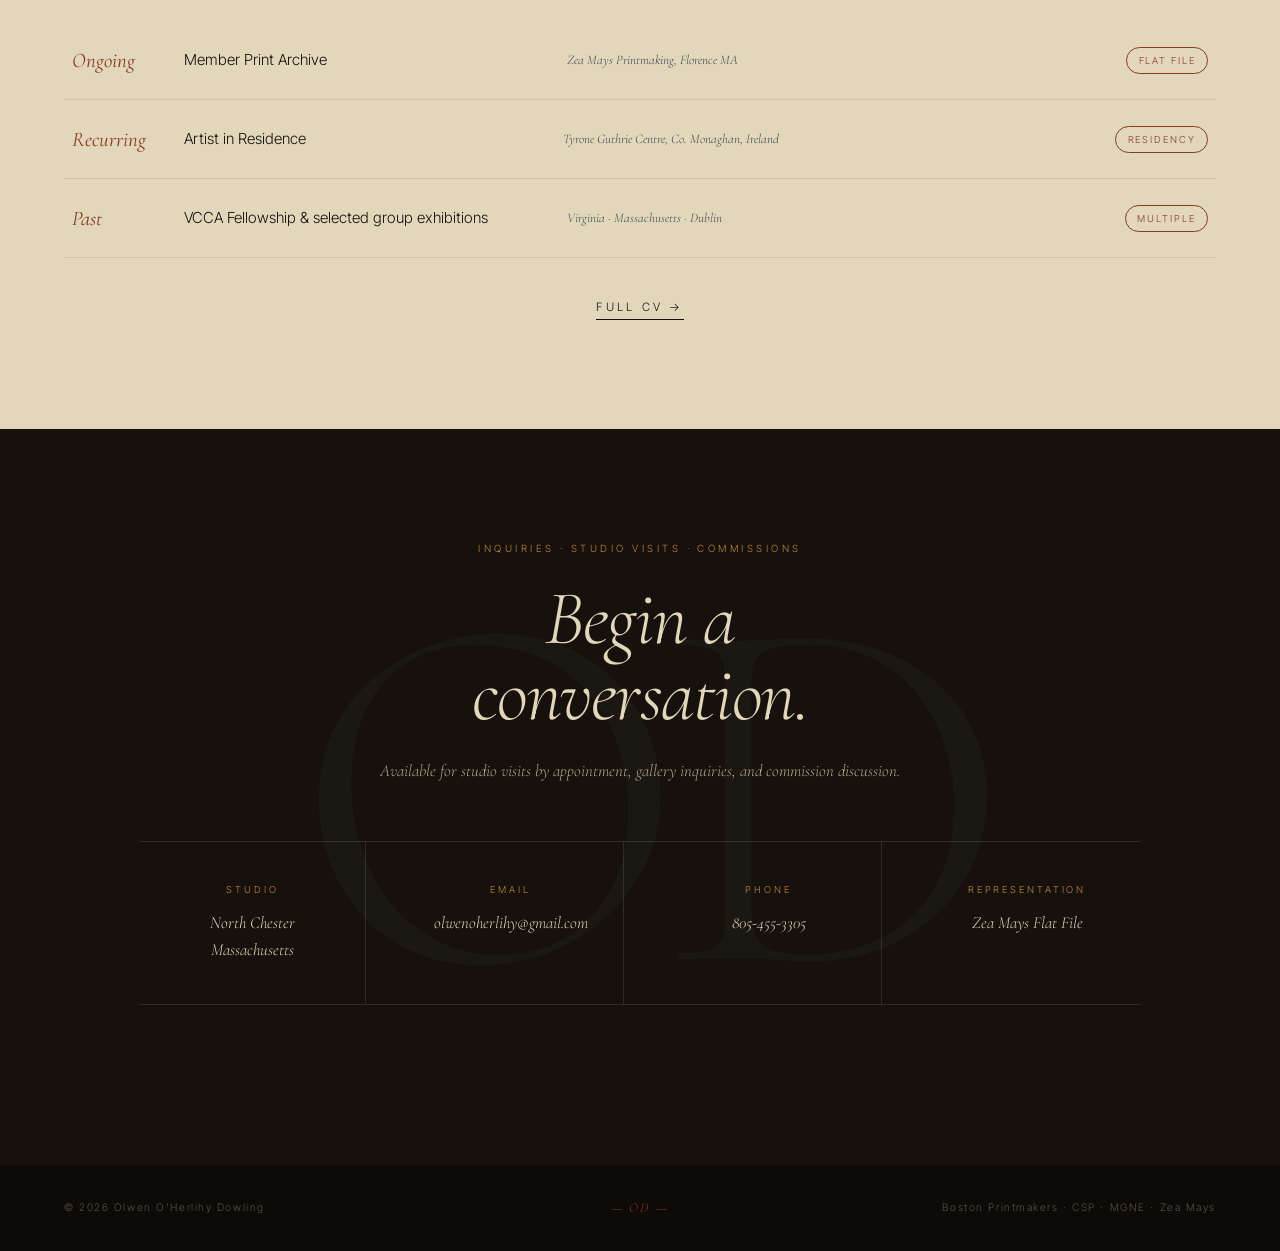
==== commit e2922008: "Add files via upload" ====
--- a/index.html
+++ b/index.html
@@ -35,6 +35,7 @@
 background-image: url("data:image/svg+xml,%3Csvg viewBox='0 0 256 256' xmlns='http://www.w3.org/2000/svg'%3E%3Cfilter id='n'%3E%3CfeTurbulence type='fractalNoise' baseFrequency='0.85' numOctaves='4' stitchTiles='stitch'/%3E%3C/filter%3E%3Crect width='100%25' height='100%25' filter='url(%23n)' opacity='0.05'/%3E%3C/svg%3E");
 pointer-events: none; z-index: 9999;
 mix-blend-mode: multiply; opacity: 0.5;
+transform: translateZ(0); -webkit-transform: translateZ(0);
 }
 /* NAV */
 nav {
@@ -79,6 +80,7 @@
 opacity: 0.55; pointer-events: none;
 mask-image: linear-gradient(to left, black 50%, transparent 95%);
 -webkit-mask-image: linear-gradient(to left, black 50%, transparent 95%);
+transform: translateZ(0); -webkit-transform: translateZ(0);
 }
 .hero-inner { position: relative; z-index: 2; max-width: 1100px; }
 .hero-meta {
@@ -118,6 +120,22 @@
 transition: color 0.3s, border-color 0.3s;
 }
 .hero-cta:hover { color: var(--rust); border-color: var(--rust); }
+/* SHOW ANNOUNCEMENT */
+.show-announce { background: var(--paper-warm); padding: 4rem 4rem 4.5rem; text-align: center; }
+.show-announce-label {
+font-size: 0.65rem; letter-spacing: 0.32em; text-transform: uppercase;
+color: var(--rust); margin-bottom: 1.8rem;
+}
+.show-announce a { display: block; max-width: 900px; margin: 0 auto; }
+.show-announce img {
+display: block; width: 100%; height: auto;
+box-shadow: 0 10px 30px rgba(22,17,12,0.18);
+}
+.show-announce-caption {
+font-family: "Cormorant Garamond", serif; font-style: italic;
+font-size: 1.05rem; color: var(--ink-soft); margin-top: 1.6rem;
+}
+@media (max-width: 1024px) { .show-announce { padding: 3rem 1.5rem 3.5rem; } }
 /* MARQUEE */
 .marquee-wrap { overflow: hidden; background: var(--ink); padding: 1rem 0; }
 .marquee-track { display: flex; white-space: nowrap; animation: marquee 40s linear infinite; }
@@ -219,11 +237,18 @@
 .artwork-image {
 position: relative; overflow: hidden;
 background-color: var(--paper-deep);
-background-size: contain; background-position: center;
+background-size: cover; background-position: center;
 background-repeat: no-repeat; width: 100%;
 transition: transform 0.6s cubic-bezier(0.2, 0.8, 0.2, 1);
 }
 .artwork:hover .artwork-image { transform: scale(1.02); }
+.artwork.sold .artwork-image { opacity: 0.6; }
+.artwork.sold:hover .artwork-image { transform: none; }
+.sold-badge {
+position: absolute; top: 1rem; right: 1rem; z-index: 2;
+background: var(--ink); color: var(--paper); font-size: 0.6rem;
+letter-spacing: 0.2em; text-transform: uppercase; padding: 0.35rem 0.7rem;
+}
 /* Asymmetric placement — repeating 6-piece editorial rhythm,
    so any number of featured works keeps the staggered look. */
 .artwork:nth-child(6n+1) { grid-column: span 7; }
@@ -271,6 +296,12 @@
 border: none; cursor: pointer;
 }
 .lb-enquire:hover { background: #6b2c17; }
+.lb-enquire.secondary { background: transparent; border: 1px solid rgba(241,235,221,0.4); padding: calc(0.9rem - 1px) calc(2rem - 1px); }
+.lb-enquire.secondary:hover { background: rgba(241,235,221,0.08); border-color: rgba(241,235,221,0.7); }
+.lb-actions { display: flex; gap: 1rem; flex-wrap: wrap; margin-top: 2rem; }
+.lb-actions .lb-enquire { margin-top: 0; }
+.lb-buy { display: inline-block; padding: 0.9rem 2rem; background: var(--rust); color: var(--paper); text-decoration: none; font-size: 0.7rem; letter-spacing: 0.28em; text-transform: uppercase; font-family: inherit; transition: background 0.3s; }
+.lb-buy:hover { background: #6b2c17; }
 .lb-price-display {
 font-family: "Cormorant Garamond", serif;
 font-size: 1.8rem; font-weight: 300;
@@ -572,11 +603,18 @@
 <section class="hero">
 <div class="hero-bg"></div>
 <div class="hero-inner">
-<a href="images/IMG_8103.jpeg" target="_blank" class="hero-meta">Now Showing · D&apos;Amour Museum of Fine Arts, Springfield</a>
 <h1 class="hero-name">Olwen O'Herlihy<span class="surname">Dowling</span></h1>
 <p class="hero-statement">A painter and printmaker whose work moves between the West of Ireland and the Berkshire Hills — drypoint, monotype, intaglio; oil and watercolor; landscape rendered as memory and as warning.</p>
 <a href="#work" class="hero-cta">View the work →</a>
 </div>
+</section>
+
+<section class="show-announce" id="pause">
+<p class="show-announce-label">Group Exhibition · The Oxbow Gallery, Easthampton</p>
+<a href="Pause%20e-card-v2.jpeg" target="_blank" rel="noopener">
+<img src="Pause%20e-card-v2.jpeg" alt="The Oxbow Gallery presents Pause, back gallery: small works by member artists. December 3, 2026 through January 3, 2027. Opening reception Saturday, December 5, 4 to 7 pm. 40 Cottage Street, Easthampton, MA. Gallery hours Thursday through Sunday, 12 to 5 pm.">
+</a>
+<p class="show-announce-caption">Opening reception Saturday, December 5, 4&ndash;7 pm &middot; 40 Cottage Street, Easthampton</p>
 </section>
 
 <div class="marquee-wrap">
@@ -586,7 +624,6 @@
 <span class="marquee-item">Virginia Center for the Creative Arts</span><span class="marquee-item marquee-sep">◇</span>
 <span class="marquee-item">Smith College</span><span class="marquee-item marquee-sep">◇</span>
 <span class="marquee-item">Boston Printmakers</span><span class="marquee-item marquee-sep">◇</span>
-<span class="marquee-item">D'Amour Museum of Fine Arts</span><span class="marquee-item marquee-sep">◇</span>
 <span class="marquee-item">California Society of Printmakers</span><span class="marquee-item marquee-sep">◇</span>
 <span class="marquee-item">Monotype Guild of New England</span><span class="marquee-item marquee-sep">◇</span>
 <span class="marquee-item">Zea Mays Printmaking</span><span class="marquee-item marquee-sep">◇</span>
@@ -594,7 +631,6 @@
 <span class="marquee-item">Virginia Center for the Creative Arts</span><span class="marquee-item marquee-sep">◇</span>
 <span class="marquee-item">Smith College</span><span class="marquee-item marquee-sep">◇</span>
 <span class="marquee-item">Boston Printmakers</span><span class="marquee-item marquee-sep">◇</span>
-<span class="marquee-item">D'Amour Museum of Fine Arts</span><span class="marquee-item marquee-sep">◇</span>
 <span class="marquee-item">California Society of Printmakers</span><span class="marquee-item marquee-sep">◇</span>
 <span class="marquee-item">Monotype Guild of New England</span><span class="marquee-item marquee-sep">◇</span>
 </div>
@@ -636,7 +672,10 @@
 <dt>Dimensions</dt><dd id="lbDimensions"></dd>
 <dt>Notes</dt><dd id="lbNotes"></dd>
 </dl>
+<div class="lb-actions">
+<a class="lb-buy" id="lbBuy" href="#" target="_blank" rel="noopener" style="display:none;">Buy Now</a>
 <a class="lb-enquire" id="lbEnquire" href="#">Enquire about this work →</a>
+</div>
 </div>
 </div>
 </div>
@@ -679,12 +718,6 @@
 <div class="ex-meta"><strong>27 Years Active</strong><br>Ireland · Massachusetts · Virginia</div>
 </div>
 <div>
-<div class="exhibition-item">
-<span class="ex-year">2026</span>
-<span class="ex-name"><em>One Foot in Two Places</em> — Solo</span>
-<span class="ex-venue">D'Amour Museum of Fine Arts, Springfield MA</span>
-<span class="ex-tag solo">Solo · Museum</span>
-</div>
 <div class="exhibition-item">
 <span class="ex-year">Ongoing</span>
 <span class="ex-name">Member Print Archive</span>
@@ -769,6 +802,7 @@
 const lbDimensions = document.getElementById('lbDimensions');
 const lbNotes = document.getElementById('lbNotes');
 const lbEnquire = document.getElementById('lbEnquire');
+const lbBuy = document.getElementById('lbBuy');
 const lbClose = document.getElementById('lightboxClose');
 const ENQUIRY_EMAIL = "olwenoherlihy@gmail.com";
 
@@ -779,19 +813,30 @@
   lbMedium.innerHTML = art.dataset.mediumFull;
   lbDimensions.textContent = art.dataset.dimensions;
   lbNotes.textContent = art.dataset.notes;
-  const subject = encodeURIComponent("Enquiry: " + art.dataset.title);
-  const body = encodeURIComponent(
-    "Dear Olwen,\n\nI am interested in \"" + art.dataset.title + "\" (" +
-    art.dataset.mediumFull + ", " + art.dataset.dimensions + ", " + art.dataset.price +
-    ").\n\nPlease let me know if this work is available.\n\nKind regards,"
-  );
-  lbEnquire.href = "mailto:" + ENQUIRY_EMAIL + "?subject=" + subject + "&body=" + body;
-  lightbox.classList.add('active');
-  document.body.style.overflow = 'hidden';
+const subject = encodeURIComponent("Enquiry: " + art.dataset.title);
+const body = encodeURIComponent(
+"Dear Olwen,\n\nI am interested in \"" + art.dataset.title + "\" (" +
+art.dataset.mediumFull + ", " + art.dataset.dimensions + ", " + art.dataset.price +
+").\n\nPlease let me know if this work is available.\n\nKind regards,"
+);
+lbEnquire.href = "mailto:" + ENQUIRY_EMAIL + "?subject=" + subject + "&body=" + body;
+const isSold = art.dataset.sold === "true";
+lbEnquire.style.display = isSold ? "none" : "inline-block";
+if (art.dataset.paypal && !isSold) {
+lbBuy.href = art.dataset.paypal;
+lbBuy.style.display = "inline-block";
+lbEnquire.classList.add("secondary");
+} else {
+lbBuy.href = "#";
+lbBuy.style.display = "none";
+lbEnquire.classList.remove("secondary");
+}
+lightbox.classList.add('active');
+document.body.style.overflow = 'hidden';
 }
 function closeLightbox() {
-  lightbox.classList.remove('active');
-  document.body.style.overflow = '';
+lightbox.classList.remove('active');
+document.body.style.overflow = '';
 }
 lbClose.addEventListener('click', closeLightbox);
 lbClose.addEventListener('touchend', function(e) { e.preventDefault(); closeLightbox(); });
@@ -807,44 +852,44 @@
     const c = text[i];
     if (inQuotes) {
       if (c === '"' && text[i+1] === '"') { cell += '"'; i++; }
-      else if (c === '"') { inQuotes = false; }
-      else { cell += c; }
-    } else {
-      if (c === '"') { inQuotes = true; }
-      else if (c === ",") { row.push(cell); cell = ""; }
-      else if (c === "\n") { row.push(cell); rows.push(row); row = []; cell = ""; }
-      else if (c === "\r") { /* skip */ }
-      else { cell += c; }
-    }
-  }
-  if (cell || row.length) { row.push(cell); rows.push(row); }
-  return rows;
+else if (c === '"') { inQuotes = false; }
+else { cell += c; }
+} else {
+if (c === '"') { inQuotes = true; }
+else if (c === ",") { row.push(cell); cell = ""; }
+else if (c === "\n") { row.push(cell); rows.push(row); row = []; cell = ""; }
+else if (c === "\r") { /* skip */ }
+else { cell += c; }
+}
+}
+if (cell || row.length) { row.push(cell); rows.push(row); }
+return rows;
 }
 
 function rowsToObjects(rows) {
-  if (!rows.length) return [];
-  const headers = rows[0].map(h => h.trim().toLowerCase());
-  return rows.slice(1).map(row => {
-    const obj = {};
-    headers.forEach((h, i) => { obj[h] = (row[i] || "").trim(); });
-    return obj;
-  }).filter(o => o.title);
+if (!rows.length) return [];
+const headers = rows[0].map(h => h.trim().toLowerCase());
+return rows.slice(1).map(row => {
+const obj = {};
+headers.forEach((h, i) => { obj[h] = (row[i] || "").trim(); });
+return obj;
+}).filter(o => o.title);
 }
 
 function isFeatured(v) {
-  return ["yes","y","true","1","x","✓","featured"].includes((v || "").trim().toLowerCase());
+return ["yes","y","true","1","x","✓","featured"].includes((v || "").trim().toLowerCase());
 }
 function isHidden(v) {
-  return (v || "").trim().toLowerCase() === "hidden";
+return (v || "").trim().toLowerCase() === "hidden";
 }
 
 // Map a free-text medium to one of the homepage filter categories.
 function category(medium) {
-  const m = (medium || "").toLowerCase();
-  if (m.includes("intaglio") || m.includes("etching")) return "intaglio";
-  if (m.includes("drypoint")) return "drypoint";
-  if (m.includes("monotype")) return "monotype";
-  if (m.includes("oil")) return "oil";
+const m = (medium || "").toLowerCase();
+if (m.includes("intaglio") || m.includes("etching")) return "intaglio";
+if (m.includes("drypoint")) return "drypoint";
+if (m.includes("monotype")) return "monotype";
+if (m.includes("oil")) return "oil";
   if (m.includes("watercolor") || m.includes("watercolour")) return "watercolor";
   return "drypoint";
 }
@@ -852,6 +897,9 @@
 function priceDisplay(raw) {
   const p = (raw || "").replace(/^\$/, "").trim();
   if (!p) return "Enquire";
+  if (/^[0-9][0-9,]*(\.[0-9]+)?$/.test(p)) {
+    return "$" + parseFloat(p.replace(/,/g, "")).toLocaleString("en-US", { maximumFractionDigits: 2 });
+  }
   return /^[0-9]/.test(p) ? "$" + p : p;
 }
 
@@ -864,88 +912,103 @@
   const full = w.medium || "";
   const dims = w.dimensions || "Dimensions on request";
   const notes = w.notes || "";
-  const price = priceDisplay(w.price);
+  const sold = (w.status || "").toLowerCase() === "sold";
+  const price = sold ? "Sold" : priceDisplay(w.price);
   const cat = category(full);
+  const soldBadge = sold ? '<span class="sold-badge">Sold</span>' : "";
   return (
-    '<div class="artwork" data-medium="' + esc(cat) + '" data-img="' + esc(img) +
+    '<div class="artwork' + (sold ? " sold" : "") + '" data-medium="' + esc(cat) + '" data-img="' + esc(img) +
     '" data-title="' + esc(w.title) + '" data-price="' + esc(price) +
     '" data-medium-full="' + esc(full) + '" data-dimensions="' + esc(dims) +
-    '" data-notes="' + esc(notes) + '">' +
-      '<div class="artwork-image" style="background-image: url(\'' + esc(img) + '\');"></div>' +
-      '<div class="artwork-meta">' +
-        '<span class="artwork-title">' + esc(w.title) + '</span>' +
-        '<span class="artwork-price">' + esc(price) + '</span>' +
-        '<span class="artwork-medium">' + esc(full) + '</span>' +
-      '</div>' +
-    '</div>'
+    '" data-notes="' + esc(notes) + '" data-paypal="' + esc(w["paypal_link"] || "") + '" data-sold="' + (sold ? "true" : "false") + '">' +
+'<div class="artwork-image" style="background-image: url(\'' + esc(img) + '\');">' + soldBadge + '</div>' +
+'<div class="artwork-meta">' +
+'<span class="artwork-title">' + esc(w.title) + '</span>' +
+'<span class="artwork-price">' + esc(price) + '</span>' +
+'<span class="artwork-medium">' + esc(full) + '</span>' +
+'</div>' +
+'</div>'
   );
 }
 
 function buildFilters(works) {
   const cats = [
-    ["intaglio", "Intaglio"], ["drypoint", "Drypoint"],
-    ["monotype", "Monotype"], ["oil", "Oil"], ["watercolor", "Watercolor"]
-  ];
-  let html = '<button class="filter-btn active" data-filter="all">All <span class="count">' + works.length + '</span></button>';
-  cats.forEach(([id, label]) => {
-    const n = works.filter(w => category(w.medium) === id).length;
-    if (n) html += '<button class="filter-btn" data-filter="' + id + '">' + label + ' <span class="count">' + n + '</span></button>';
-  });
-  return html;
+["intaglio", "Intaglio"], ["drypoint", "Drypoint"],
+["monotype", "Monotype"], ["oil", "Oil"], ["watercolor", "Watercolor"]
+];
+let html = '<button class="filter-btn active" data-filter="all">All <span class="count">' + works.length + '</span></button>';
+cats.forEach(([id, label]) => {
+const n = works.filter(w => category(w.medium) === id).length;
+if (n) html += '<button class="filter-btn" data-filter="' + id + '">' + label + ' <span class="count">' + n + '</span></button>';
+});
+return html;
 }
 
 function attachGalleryHandlers() {
-  const filterBtns = document.querySelectorAll('.filter-btn');
-  const artworks = document.querySelectorAll('.artwork');
-  filterBtns.forEach(btn => {
-    btn.addEventListener('click', () => {
-      filterBtns.forEach(b => b.classList.remove('active'));
-      btn.classList.add('active');
-      const filter = btn.dataset.filter;
-      artworks.forEach(art => {
-        if (filter === 'all' || art.dataset.medium === filter) art.classList.remove('hidden');
-        else art.classList.add('hidden');
-      });
-    });
-  });
-  artworks.forEach(art => {
-    art.addEventListener('click', () => openLightbox(art));
-    art.addEventListener('touchend', e => { e.preventDefault(); openLightbox(art); });
-  });
+const filterBtns = document.querySelectorAll('.filter-btn');
+const artworks = document.querySelectorAll('.artwork');
+filterBtns.forEach(btn => {
+btn.addEventListener('click', () => {
+filterBtns.forEach(b => b.classList.remove('active'));
+btn.classList.add('active');
+const filter = btn.dataset.filter;
+artworks.forEach(art => {
+if (filter === 'all' || art.dataset.medium === filter) art.classList.remove('hidden');
+else art.classList.add('hidden');
+});
+});
+});
+artworks.forEach(art => {
+let tStartX = 0, tStartY = 0, tMoved = false;
+art.addEventListener('touchstart', e => {
+  const t = e.touches[0];
+  tStartX = t.clientX; tStartY = t.clientY; tMoved = false;
+}, { passive: true });
+art.addEventListener('touchmove', e => {
+  const t = e.touches[0];
+  if (Math.abs(t.clientX - tStartX) > 10 || Math.abs(t.clientY - tStartY) > 10) tMoved = true;
+}, { passive: true });
+art.addEventListener('click', () => openLightbox(art));
+art.addEventListener('touchend', e => {
+  if (tMoved) return; // finger moved — this was a scroll, not a tap
+  e.preventDefault();
+  openLightbox(art);
+});
+});
 }
 
 function renderGallery(works) {
-  document.getElementById('galleryFilters').innerHTML = buildFilters(works);
-  document.getElementById('galleryGrid').innerHTML = works.map(buildArtwork).join('');
-  attachGalleryHandlers();
+document.getElementById('galleryFilters').innerHTML = buildFilters(works);
+document.getElementById('galleryGrid').innerHTML = works.map(buildArtwork).join('');
+attachGalleryHandlers();
 }
 
 async function loadGallery() {
-  const status = document.getElementById('galleryStatus');
-  try {
-    const res = await fetch(SHEET_CSV_URL + "&t=" + Date.now());
-    if (!res.ok) throw new Error("Sheet not accessible (HTTP " + res.status + ")");
-    const all = rowsToObjects(parseCSV(await res.text()));
-
-    // Featured = rows with a truthy "featured" value.
-    let works = all.filter(w => isFeatured(w.featured) && !isHidden(w.status));
-
-    // Fallback: if nothing is marked featured yet, show up to 12 visible works
-    // so the homepage is never empty.
-    if (!works.length) works = all.filter(w => !isHidden(w.status)).slice(0, 12);
-
-    // Optional ordering via an "order" column (numeric); otherwise sheet order.
-    if (works.some(w => w.order)) {
-      works.sort((a, b) => (parseFloat(a.order) || 999) - (parseFloat(b.order) || 999));
-    }
-
-    if (!works.length) throw new Error("No works found");
-    renderGallery(works);
-  } catch (e) {
-    status.className = "gallery-status error";
-    status.innerHTML = "Could not load works.<br><small>" + e.message + "</small>";
-    console.warn("Gallery load failed:", e);
-  }
+const status = document.getElementById('galleryStatus');
+try {
+const res = await fetch(SHEET_CSV_URL + "&t=" + Date.now());
+if (!res.ok) throw new Error("Sheet not accessible (HTTP " + res.status + ")");
+const all = rowsToObjects(parseCSV(await res.text()));
+
+// Featured = rows with a truthy "featured" value.
+let works = all.filter(w => isFeatured(w.featured) && !isHidden(w.status));
+
+// Fallback: if nothing is marked featured yet, show up to 12 visible works
+// so the homepage is never empty.
+if (!works.length) works = all.filter(w => !isHidden(w.status)).slice(0, 12);
+
+// Optional ordering via an "order" column (numeric); otherwise sheet order.
+if (works.some(w => w.order)) {
+works.sort((a, b) => (parseFloat(a.order) || 999) - (parseFloat(b.order) || 999));
+}
+
+if (!works.length) throw new Error("No works found");
+renderGallery(works);
+} catch (e) {
+status.className = "gallery-status error";
+status.innerHTML = "Could not load works.<br><small>" + e.message + "</small>";
+console.warn("Gallery load failed:", e);
+}
 }
 loadGallery();
 </script>
